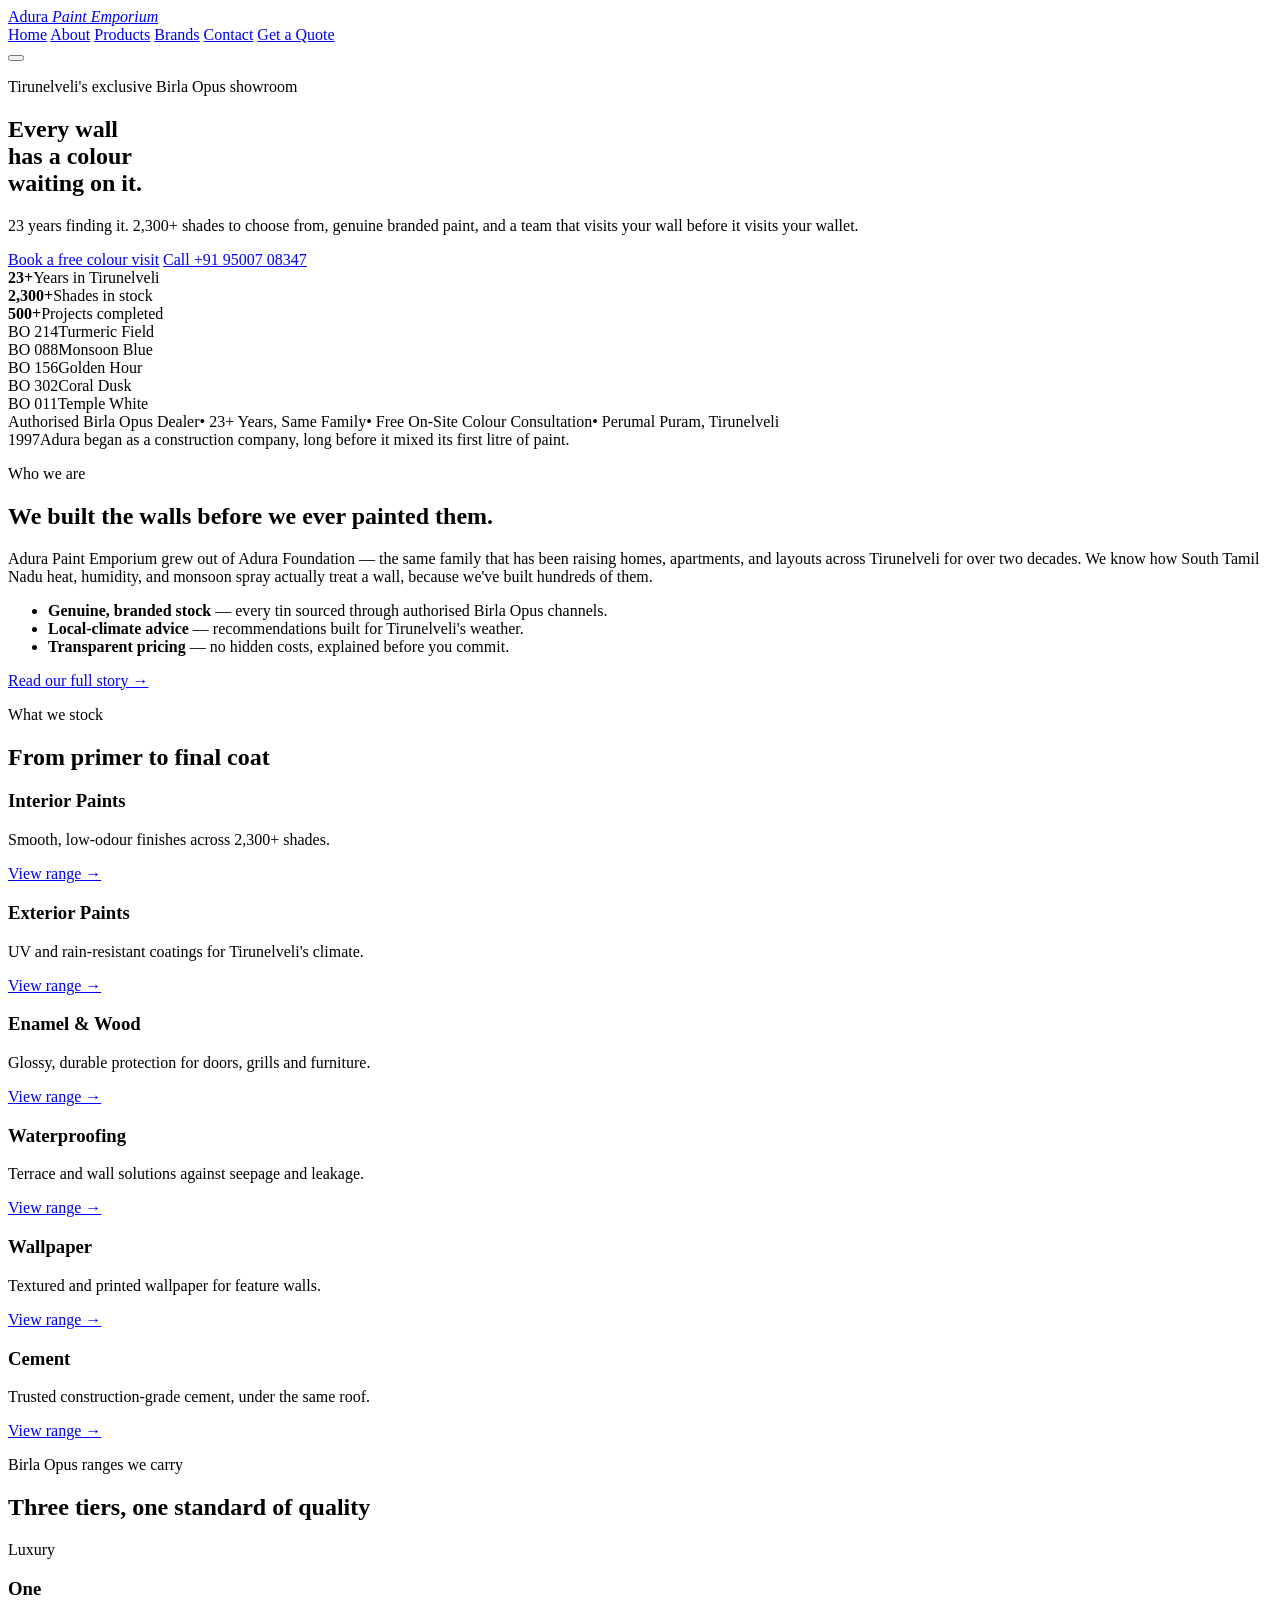
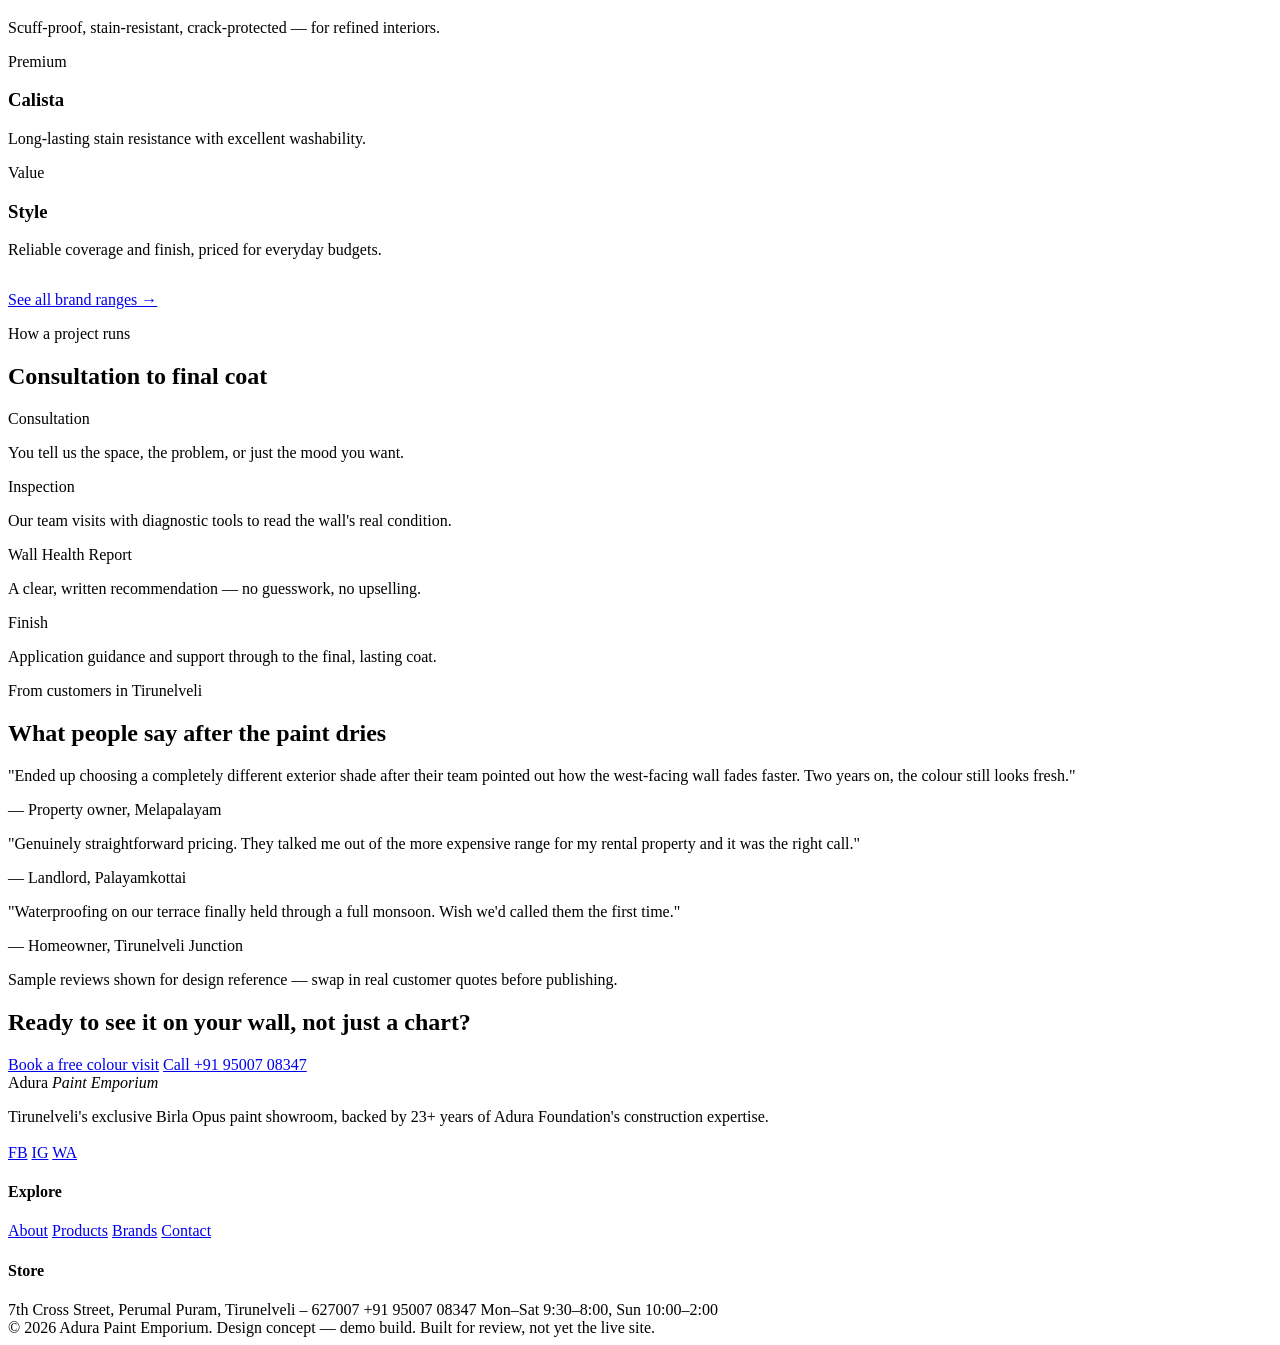
==== index.html @ 3fc2308c "Add files via upload" ====
<!DOCTYPE html>
<html lang="en">
<head>
<meta charset="UTF-8">
<meta name="viewport" content="width=device-width, initial-scale=1.0">
<title>Adura Paint Emporium — Tirunelveli's Exclusive Birla Opus Showroom</title>
<meta name="description" content="Adura Paint Emporium — Tirunelveli's exclusive Birla Opus paint showroom. 23+ years of expertise, 2300+ shades, genuine branded products.">
<link rel="preconnect" href="https://fonts.googleapis.com">
<link rel="preconnect" href="https://fonts.gstatic.com" crossorigin>
<link href="https://fonts.googleapis.com/css2?family=Fraunces:ital,opsz,wght@0,9..144,400;0,9..144,500;0,9..144,600;0,9..144,700;1,9..144,500&family=Inter:wght@400;500;600;700;800&family=IBM+Plex+Mono:wght@400;500&display=swap" rel="stylesheet">
<link rel="stylesheet" href="assets/style.css">
</head>
<body>
<header class="nav" id="nav">
  <div class="wrap nav-inner">
    <a href="index.html" class="brand">
      <span class="brand-mark" aria-hidden="true"><span class="d1"></span><span class="d2"></span><span class="d3"></span><span class="d4"></span></span>
      <span class="brand-text">Adura <em>Paint Emporium</em></span>
    </a>
    <nav class="nav-links" id="nav-links">
      <a href="index.html" class="active">Home</a>
      <a href="about.html">About</a>
      <a href="products.html">Products</a>
      <a href="brands.html">Brands</a>
      <a href="contact.html">Contact</a>
      <a href="contact.html" class="nav-cta">Get a Quote</a>
    </nav>
    <button class="nav-toggle" id="nav-toggle" aria-label="Toggle menu"><span></span><span></span><span></span></button>
  </div>
</header>

<section class="hero" id="top">
  <div class="wrap hero-grid">
    <div class="hero-copy">
      <p class="eyebrow">Tirunelveli's exclusive Birla&nbsp;Opus showroom</p>
      <h1>Every wall<br>has a colour<br><span class="ital">waiting</span> on it.</h1>
      <p class="hero-sub">23 years finding it. 2,300+ shades to choose from, genuine branded paint, and a team that visits your wall before it visits your wallet.</p>
      <div class="hero-actions">
        <a href="contact.html" class="btn btn-primary">Book a free colour visit</a>
        <a href="tel:+919500708347" class="btn btn-ghost">Call +91 95007 08347</a>
      </div>
      <div class="hero-stats">
        <div><strong>23+</strong><span>Years in Tirunelveli</span></div>
        <div><strong>2,300+</strong><span>Shades in stock</span></div>
        <div><strong>500+</strong><span>Projects completed</span></div>
      </div>
    </div>
    <div class="hero-swatches" aria-hidden="true">
      <div class="swatch-fan">
        <div class="swatch sw-1"><span class="sw-code">BO 214</span><span class="sw-name">Turmeric Field</span></div>
        <div class="swatch sw-2"><span class="sw-code">BO 088</span><span class="sw-name">Monsoon Blue</span></div>
        <div class="swatch sw-3"><span class="sw-code">BO 156</span><span class="sw-name">Golden Hour</span></div>
        <div class="swatch sw-4"><span class="sw-code">BO 302</span><span class="sw-name">Coral Dusk</span></div>
        <div class="swatch sw-5"><span class="sw-code">BO 011</span><span class="sw-name">Temple White</span></div>
      </div>
    </div>
  </div>
</section>

<section class="trust-strip">
  <div class="wrap trust-inner">
    <span>Authorised Birla Opus Dealer</span><span class="dot-sep">•</span>
    <span>23+ Years, Same Family</span><span class="dot-sep">•</span>
    <span>Free On-Site Colour Consultation</span><span class="dot-sep">•</span>
    <span>Perumal Puram, Tirunelveli</span>
  </div>
</section>

<section class="section about" id="about">
  <div class="wrap about-grid">
    <div class="about-media">
      <div class="about-photo"></div>
      <div class="about-tag"><span class="tag-num">1997</span><span>Adura began as a construction company, long before it mixed its first litre of paint.</span></div>
    </div>
    <div class="about-copy">
      <p class="eyebrow">Who we are</p>
      <h2>We built the walls before we ever painted them.</h2>
      <p>Adura Paint Emporium grew out of Adura Foundation — the same family that has been raising homes, apartments, and layouts across Tirunelveli for over two decades. We know how South Tamil Nadu heat, humidity, and monsoon spray actually treat a wall, because we've built hundreds of them.</p>
      <ul class="about-points">
        <li><strong>Genuine, branded stock</strong> — every tin sourced through authorised Birla Opus channels.</li>
        <li><strong>Local-climate advice</strong> — recommendations built for Tirunelveli's weather.</li>
        <li><strong>Transparent pricing</strong> — no hidden costs, explained before you commit.</li>
      </ul>
      <a href="about.html" class="link-arrow">Read our full story →</a>
    </div>
  </div>
</section>

<section class="section services alt" id="services">
  <div class="wrap">
    <p class="eyebrow center">What we stock</p>
    <h2 class="center">From primer to final coat</h2>
    <div class="service-grid">
      <div class="service-card"><div class="service-swatch" style="background:var(--gold)"></div><h3>Interior Paints</h3><p>Smooth, low-odour finishes across 2,300+ shades.</p><a href="products.html" class="link-arrow">View range →</a></div>
      <div class="service-card"><div class="service-swatch" style="background:var(--blue)"></div><h3>Exterior Paints</h3><p>UV and rain-resistant coatings for Tirunelveli's climate.</p><a href="products.html" class="link-arrow">View range →</a></div>
      <div class="service-card"><div class="service-swatch" style="background:var(--orange)"></div><h3>Enamel &amp; Wood</h3><p>Glossy, durable protection for doors, grills and furniture.</p><a href="products.html" class="link-arrow">View range →</a></div>
      <div class="service-card"><div class="service-swatch" style="background:var(--green)"></div><h3>Waterproofing</h3><p>Terrace and wall solutions against seepage and leakage.</p><a href="products.html" class="link-arrow">View range →</a></div>
      <div class="service-card"><div class="service-swatch" style="background:#8A6D3B"></div><h3>Wallpaper</h3><p>Textured and printed wallpaper for feature walls.</p><a href="products.html" class="link-arrow">View range →</a></div>
      <div class="service-card"><div class="service-swatch" style="background:#9C9C94"></div><h3>Cement</h3><p>Trusted construction-grade cement, under the same roof.</p><a href="products.html" class="link-arrow">View range →</a></div>
    </div>
  </div>
</section>

<section class="section brands" id="brands">
  <div class="wrap">
    <p class="eyebrow center">Birla Opus ranges we carry</p>
    <h2 class="center">Three tiers, one standard of quality</h2>
    <div class="brand-row">
      <div class="brand-card"><span class="brand-tier">Luxury</span><h3>One</h3><p>Scuff-proof, stain-resistant, crack-protected — for refined interiors.</p></div>
      <div class="brand-card featured"><span class="brand-tier">Premium</span><h3>Calista</h3><p>Long-lasting stain resistance with excellent washability.</p></div>
      <div class="brand-card"><span class="brand-tier">Value</span><h3>Style</h3><p>Reliable coverage and finish, priced for everyday budgets.</p></div>
    </div>
    <p class="center" style="margin-top:32px;"><a href="brands.html" class="link-arrow">See all brand ranges →</a></p>
  </div>
</section>

<section class="section process dark" id="process">
  <div class="wrap">
    <p class="eyebrow center light">How a project runs</p>
    <h2 class="center light">Consultation to final coat</h2>
    <div class="process-row">
      <div class="process-step"><span class="p-index">Consultation</span><p>You tell us the space, the problem, or just the mood you want.</p></div>
      <div class="process-step"><span class="p-index">Inspection</span><p>Our team visits with diagnostic tools to read the wall's real condition.</p></div>
      <div class="process-step"><span class="p-index">Wall Health Report</span><p>A clear, written recommendation — no guesswork, no upselling.</p></div>
      <div class="process-step"><span class="p-index">Finish</span><p>Application guidance and support through to the final, lasting coat.</p></div>
    </div>
  </div>
</section>

<section class="section reviews" id="reviews">
  <div class="wrap">
    <p class="eyebrow center">From customers in Tirunelveli</p>
    <h2 class="center">What people say after the paint dries</h2>
    <div class="review-grid">
      <div class="review-card"><p>"Ended up choosing a completely different exterior shade after their team pointed out how the west-facing wall fades faster. Two years on, the colour still looks fresh."</p><span class="review-name">— Property owner, Melapalayam</span></div>
      <div class="review-card"><p>"Genuinely straightforward pricing. They talked me out of the more expensive range for my rental property and it was the right call."</p><span class="review-name">— Landlord, Palayamkottai</span></div>
      <div class="review-card"><p>"Waterproofing on our terrace finally held through a full monsoon. Wish we'd called them the first time."</p><span class="review-name">— Homeowner, Tirunelveli Junction</span></div>
    </div>
    <p class="review-note">Sample reviews shown for design reference — swap in real customer quotes before publishing.</p>
  </div>
</section>

<section class="cta-band">
  <div class="wrap">
    <h2>Ready to see it on your wall, not just a chart?</h2>
    <div class="cta-actions">
      <a href="contact.html" class="btn btn-primary">Book a free colour visit</a>
      <a href="tel:+919500708347" class="btn btn-ghost on-dark">Call +91 95007 08347</a>
    </div>
  </div>
</section>
<footer class="footer">
  <div class="wrap footer-inner">
    <div>
      <span class="brand-text light">Adura <em>Paint Emporium</em></span>
      <p>Tirunelveli's exclusive Birla Opus paint showroom, backed by 23+ years of Adura Foundation's construction expertise.</p>
      <div class="contact-socials" style="margin-top:18px;">
        <a href="#" aria-label="Facebook">FB</a>
        <a href="#" aria-label="Instagram">IG</a>
        <a href="#" aria-label="WhatsApp">WA</a>
      </div>
    </div>
    <div class="footer-cols">
      <div>
        <h4>Explore</h4>
        <a href="about.html">About</a>
        <a href="products.html">Products</a>
        <a href="brands.html">Brands</a>
        <a href="contact.html">Contact</a>
      </div>
      <div>
        <h4>Store</h4>
        <span>7th Cross Street, Perumal Puram, Tirunelveli – 627007</span>
        <span>+91 95007 08347</span>
        <span>Mon–Sat 9:30–8:00, Sun 10:00–2:00</span>
      </div>
    </div>
  </div>
  <div class="wrap footer-bottom">
    <span>© 2026 Adura Paint Emporium. Design concept — demo build.</span>
    <span>Built for review, not yet the live site.</span>
  </div>
</footer>
<script src="assets/script.js"></script>
</body>
</html>
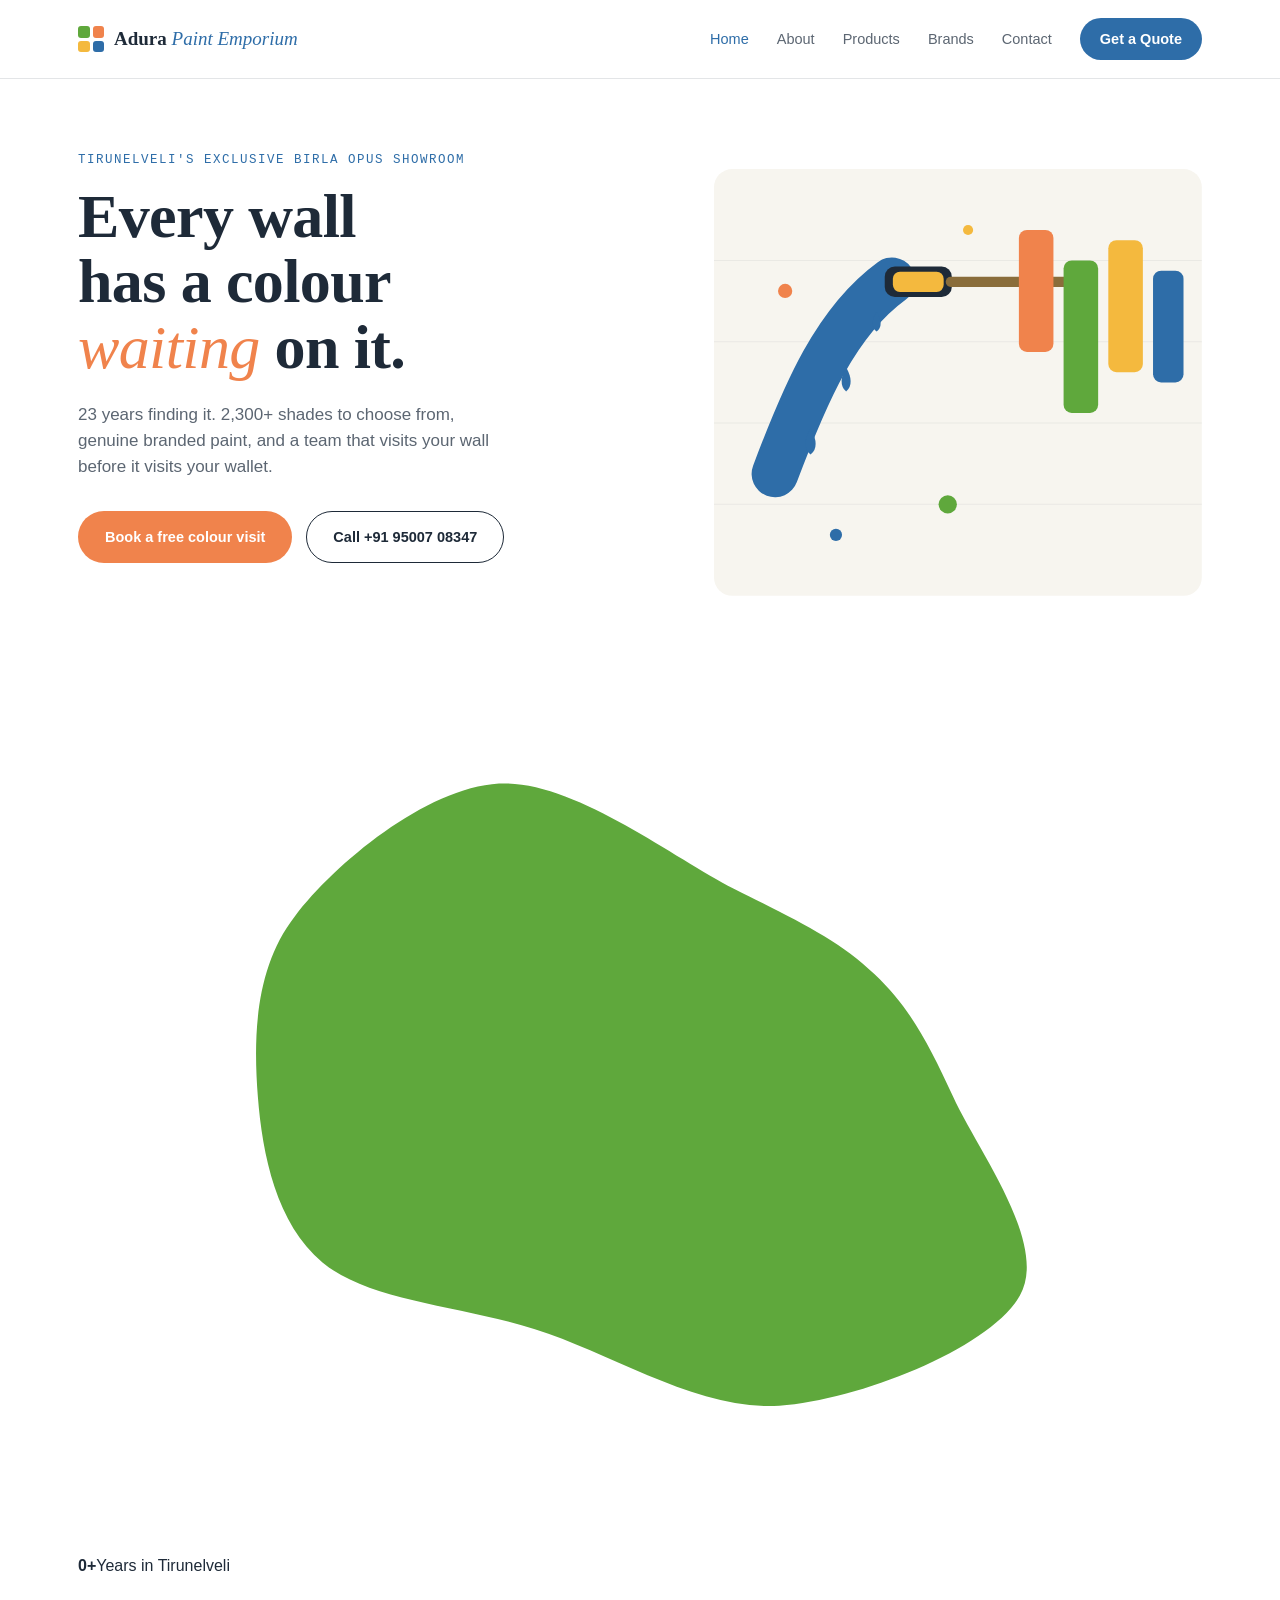
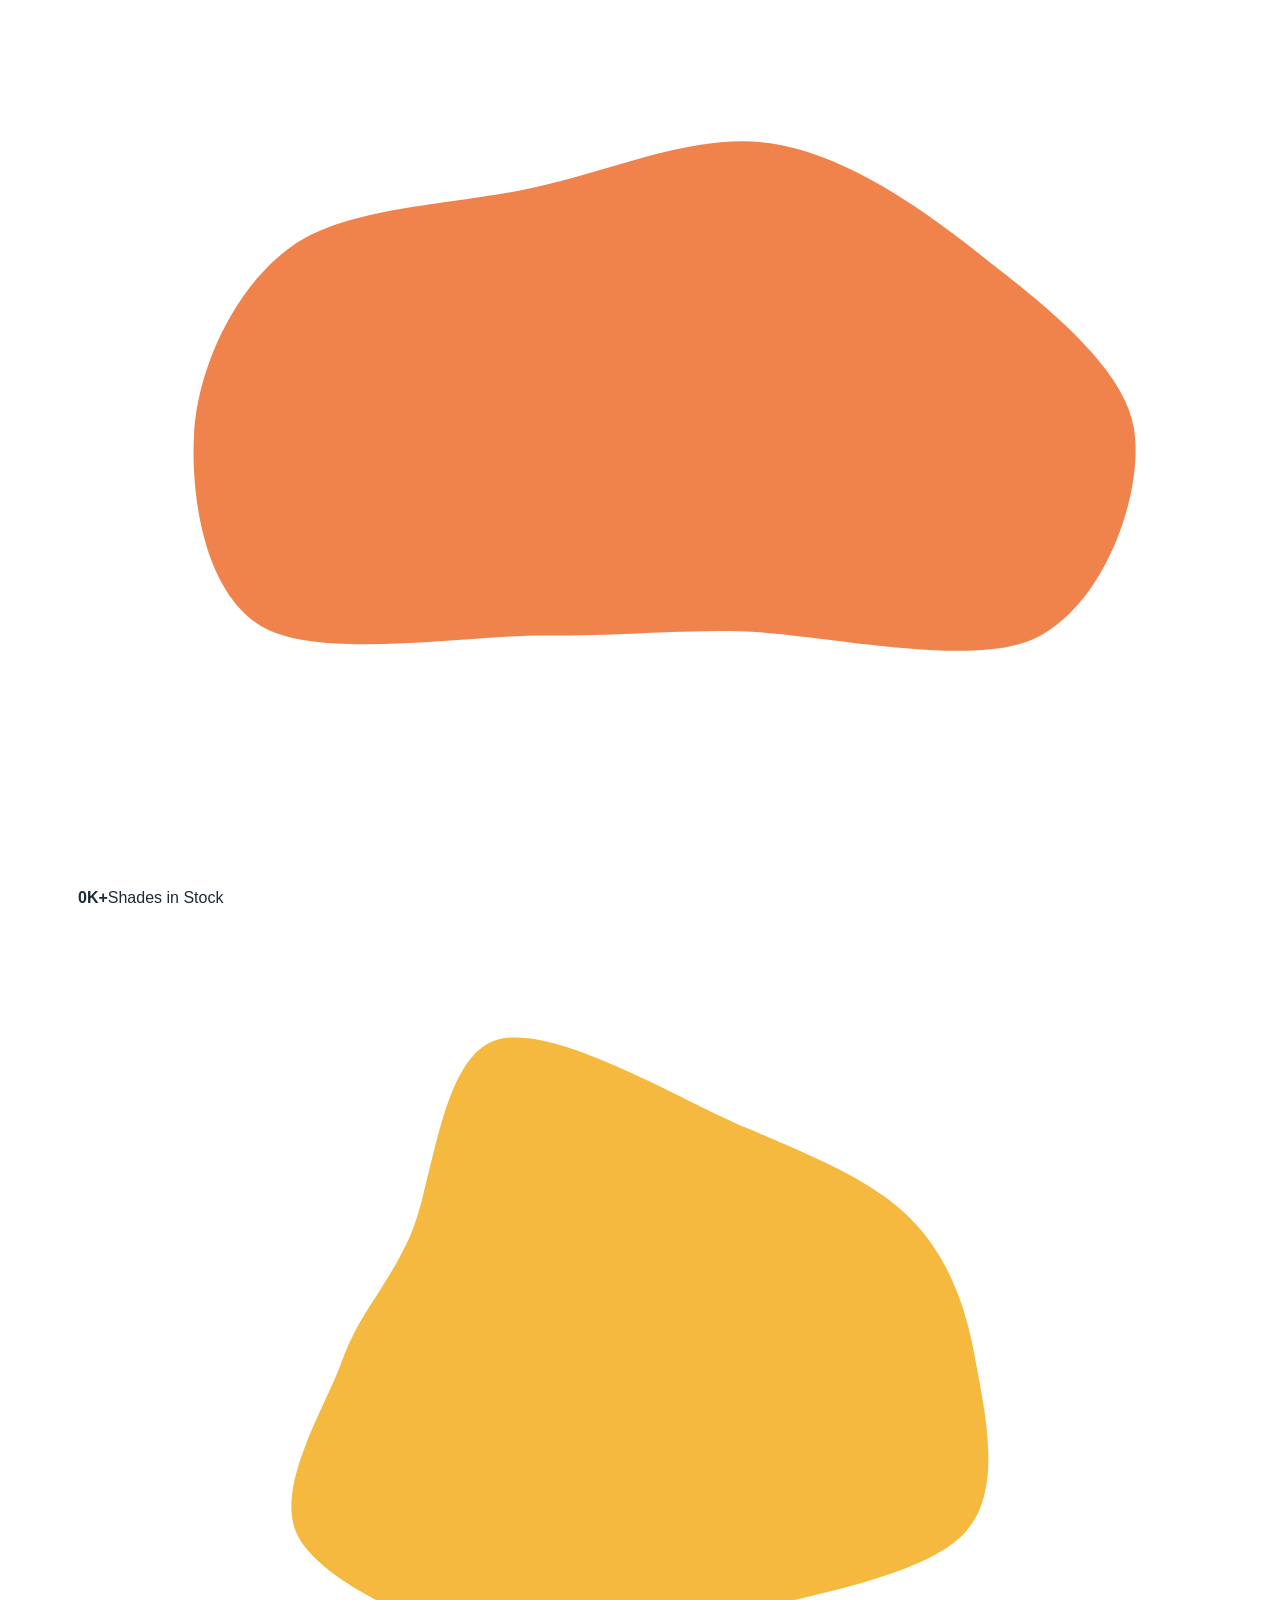
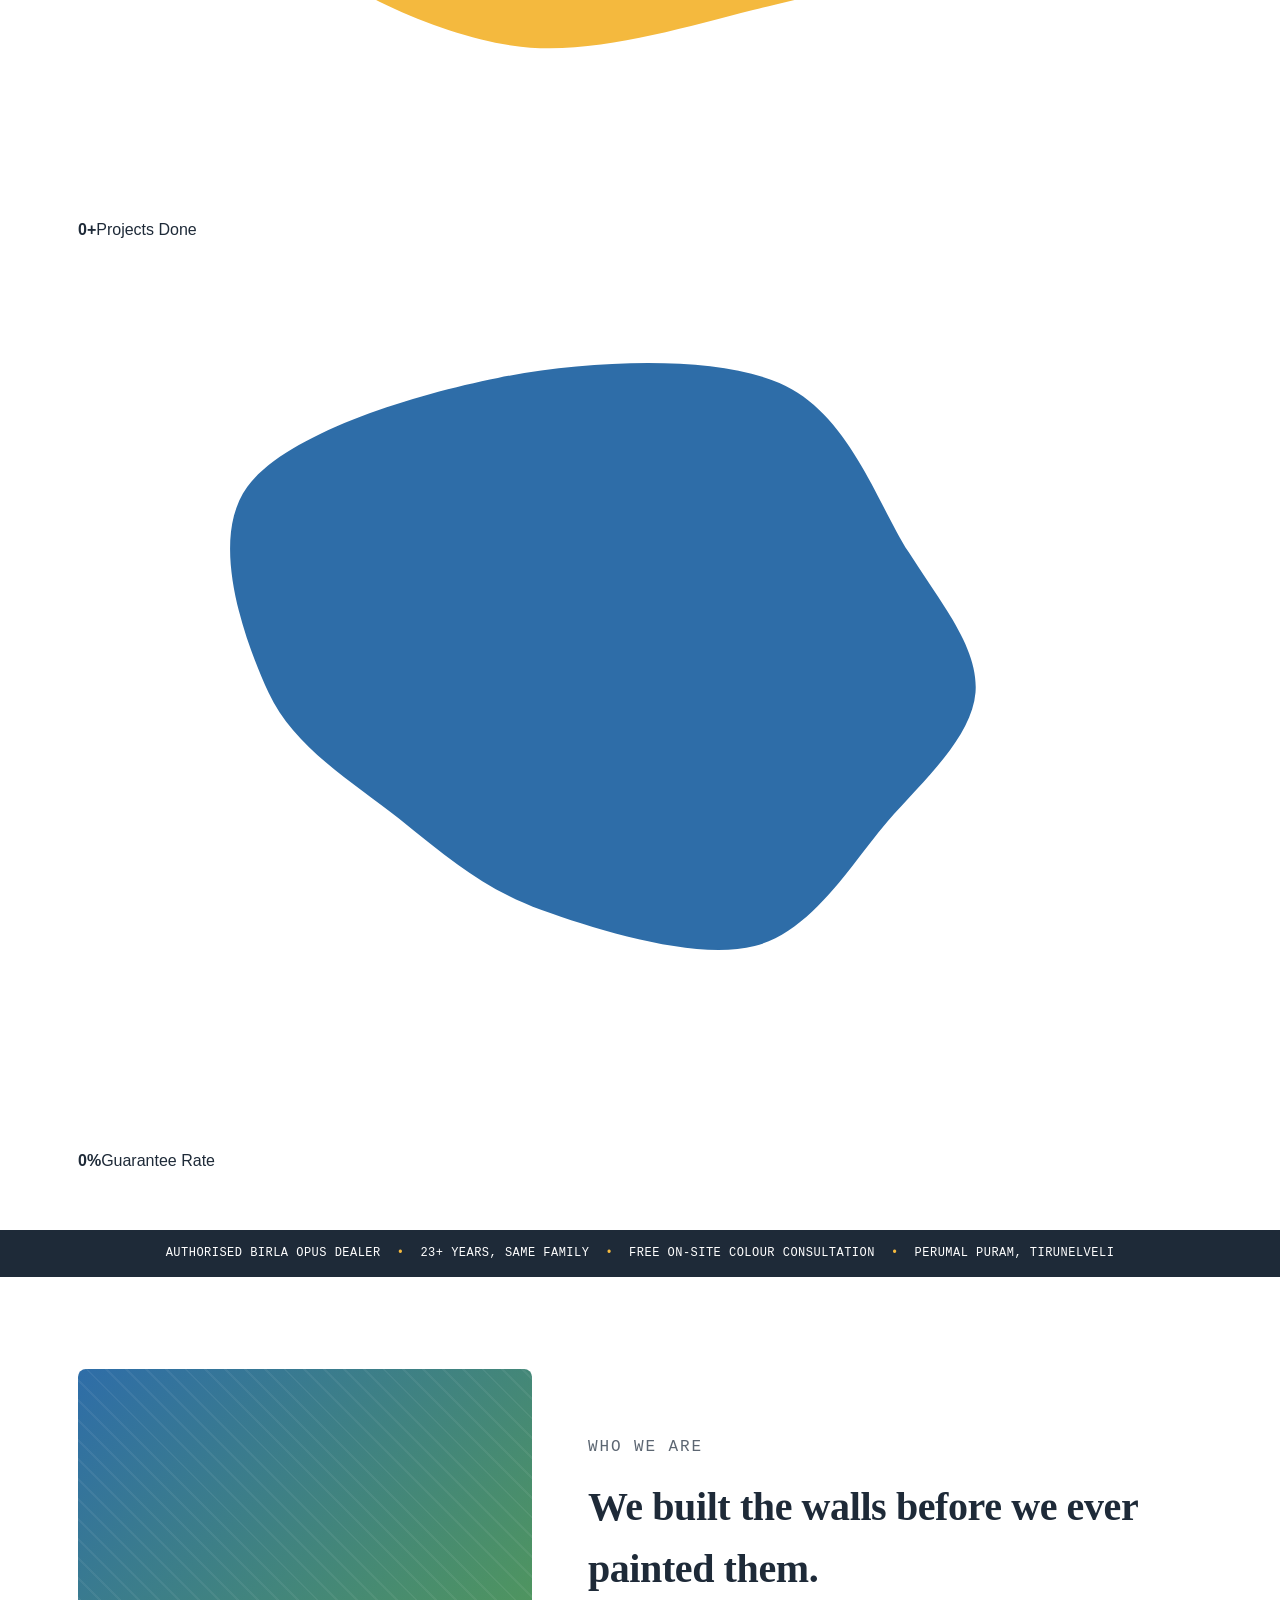
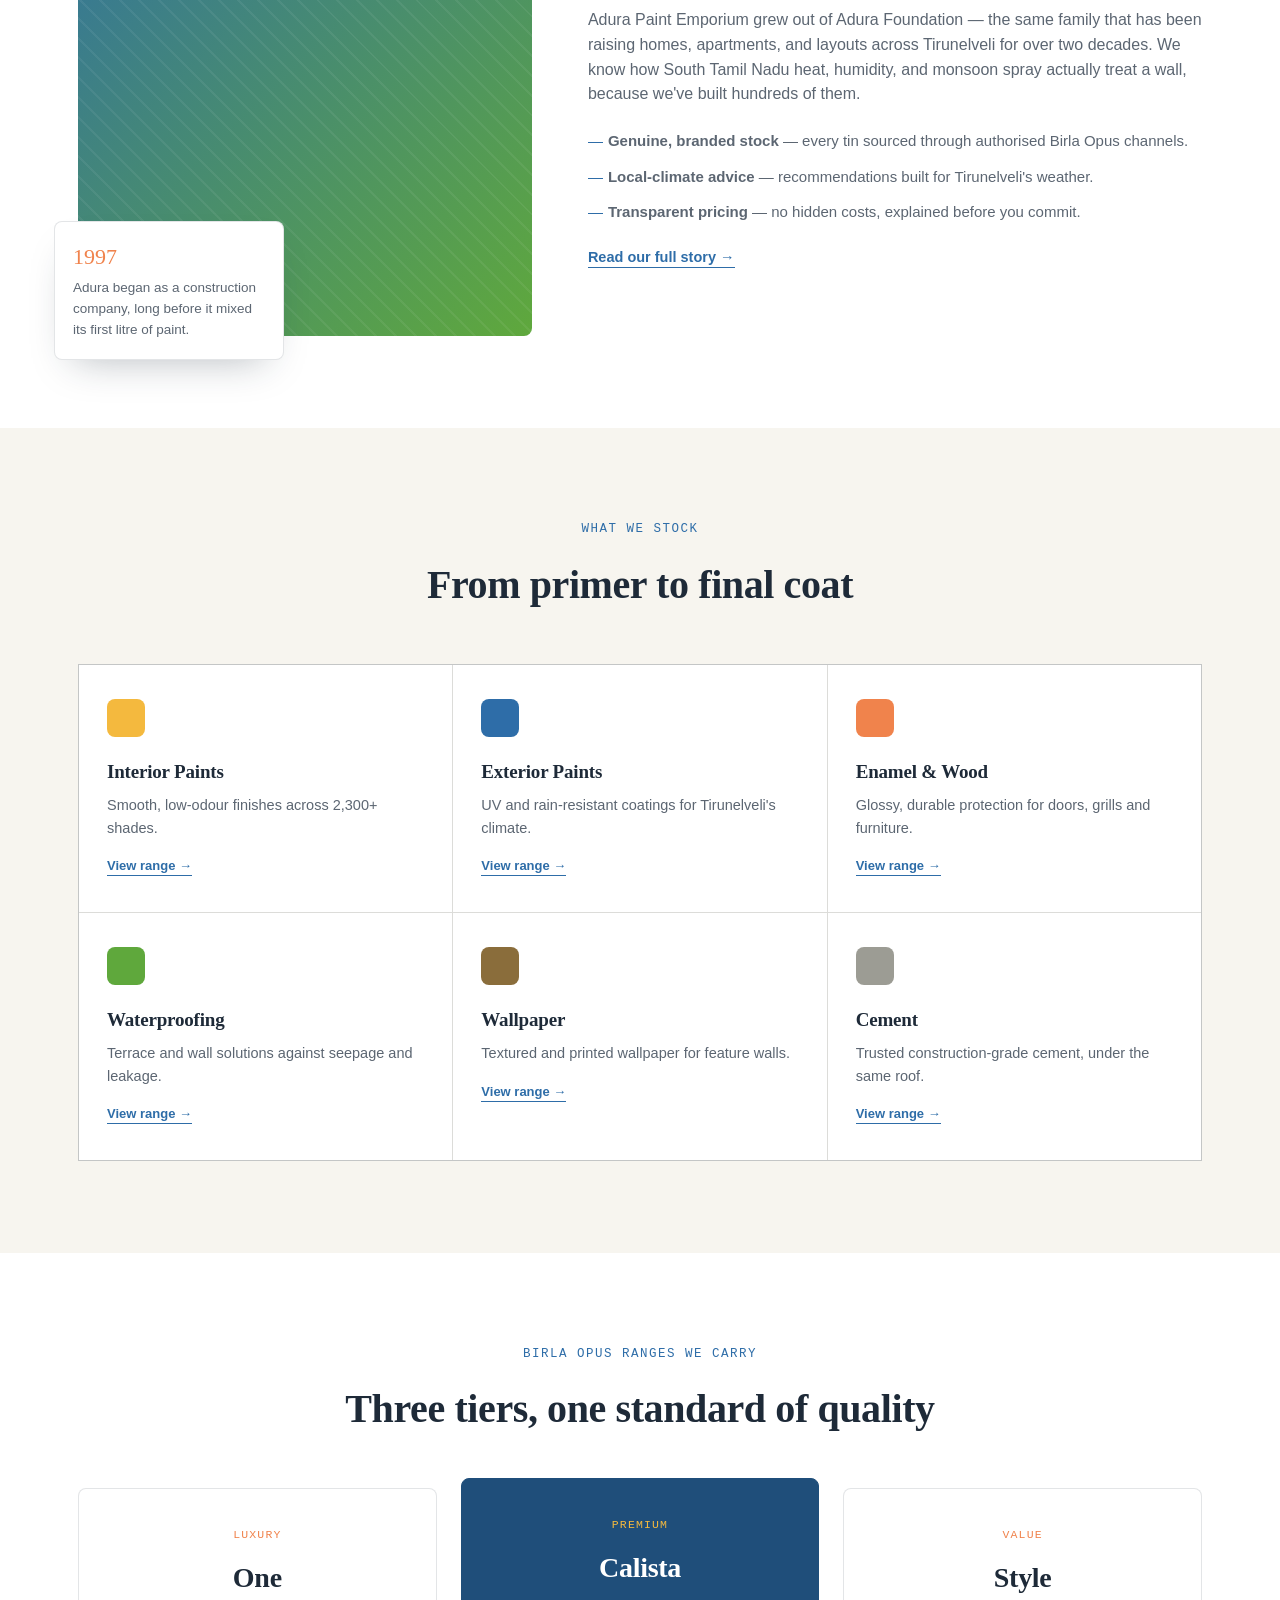
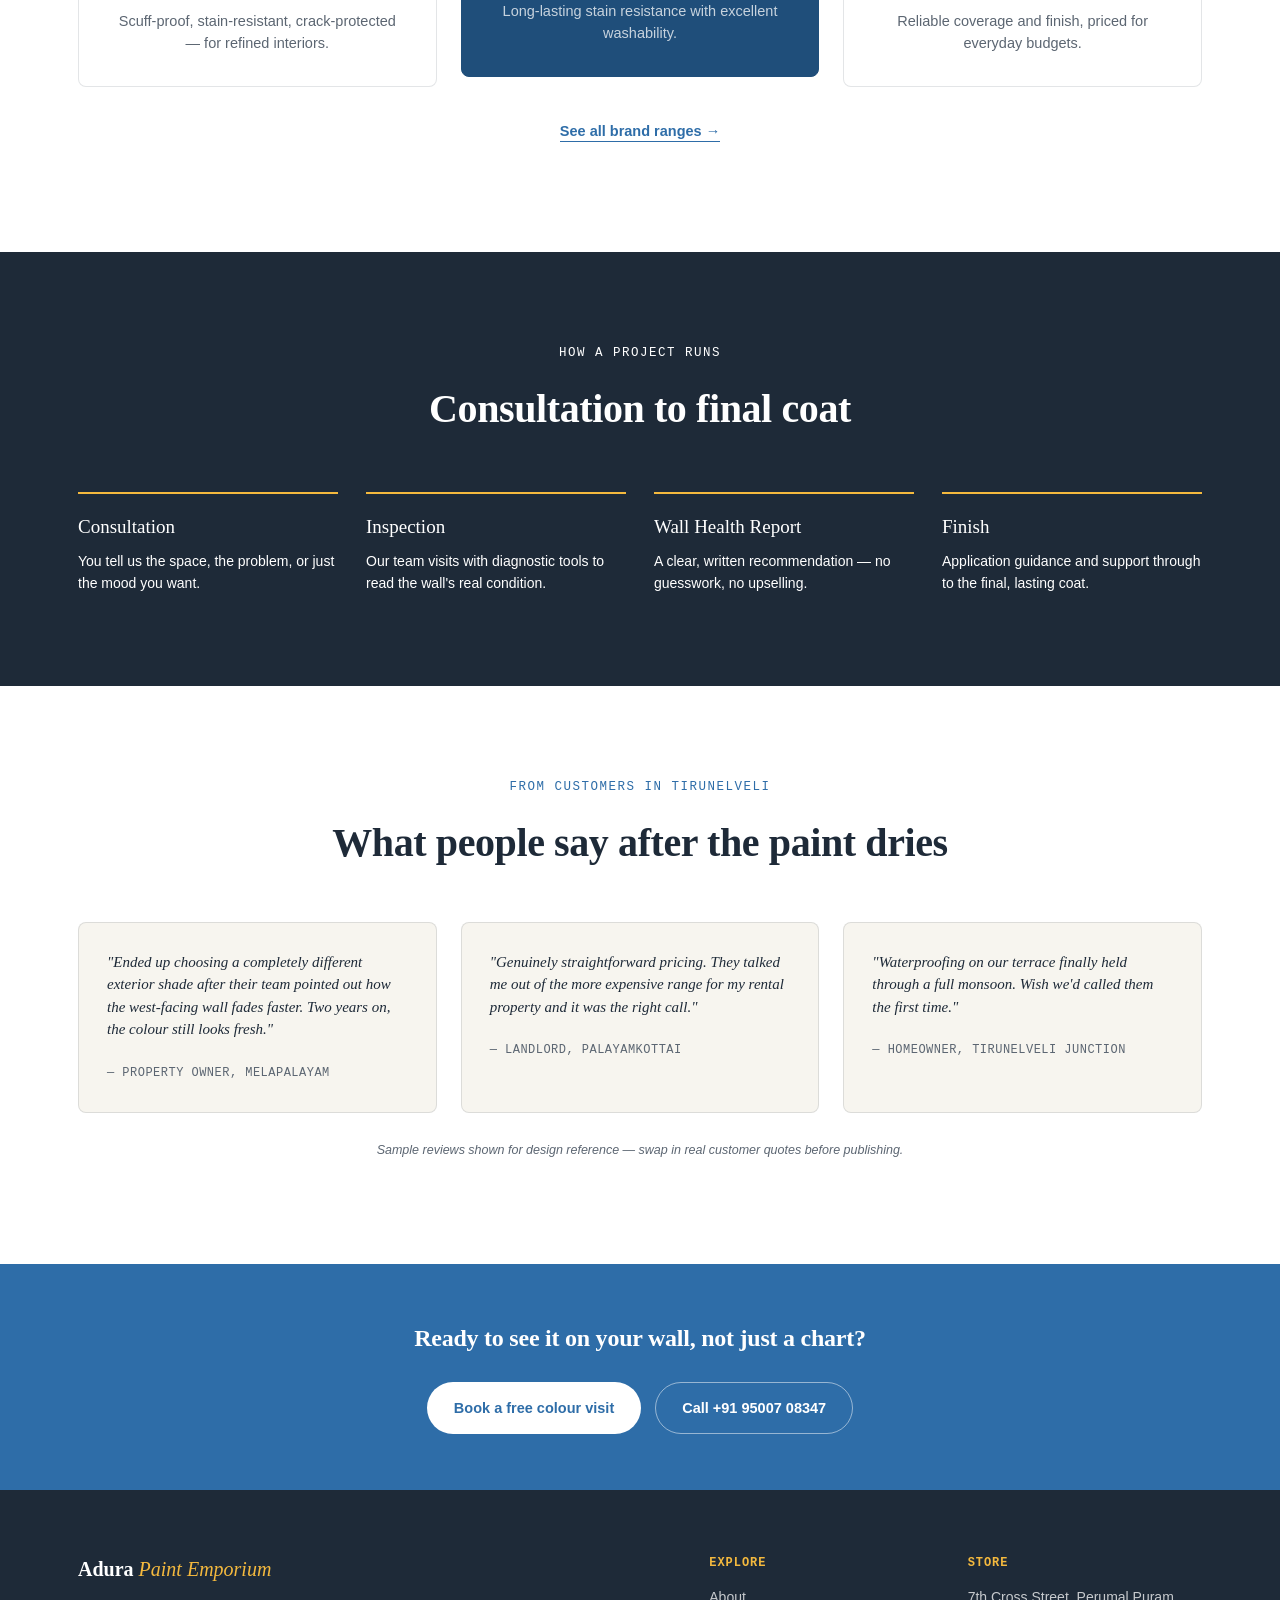
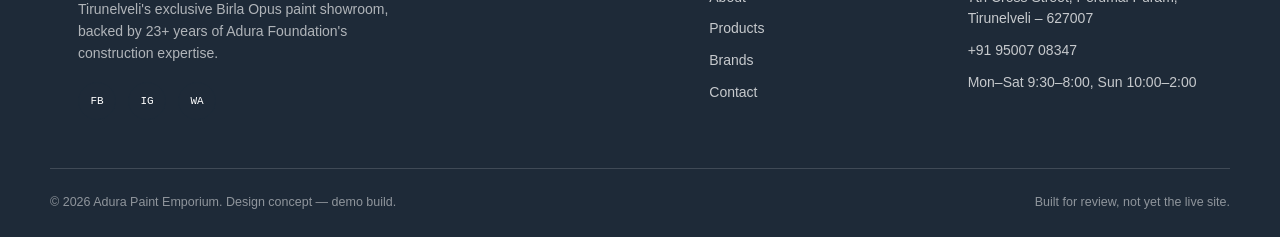
==== commit eec1e116: "Update index.html" ====
--- a/index.html
+++ b/index.html
@@ -39,19 +39,59 @@
         <a href="contact.html" class="btn btn-primary">Book a free colour visit</a>
         <a href="tel:+919500708347" class="btn btn-ghost">Call +91 95007 08347</a>
       </div>
-      <div class="hero-stats">
-        <div><strong>23+</strong><span>Years in Tirunelveli</span></div>
-        <div><strong>2,300+</strong><span>Shades in stock</span></div>
-        <div><strong>500+</strong><span>Projects completed</span></div>
-      </div>
-    </div>
-    <div class="hero-swatches" aria-hidden="true">
-      <div class="swatch-fan">
-        <div class="swatch sw-1"><span class="sw-code">BO 214</span><span class="sw-name">Turmeric Field</span></div>
-        <div class="swatch sw-2"><span class="sw-code">BO 088</span><span class="sw-name">Monsoon Blue</span></div>
-        <div class="swatch sw-3"><span class="sw-code">BO 156</span><span class="sw-name">Golden Hour</span></div>
-        <div class="swatch sw-4"><span class="sw-code">BO 302</span><span class="sw-name">Coral Dusk</span></div>
-        <div class="swatch sw-5"><span class="sw-code">BO 011</span><span class="sw-name">Temple White</span></div>
+    </div>
+    <div class="hero-swatches">
+      <svg class="hero-art" viewBox="0 0 480 420" xmlns="http://www.w3.org/2000/svg" role="img" aria-label="Illustration of a paint roller applying colour to a wall beside paint swatch samples">
+  <rect x="0" y="0" width="480" height="420" rx="18" fill="var(--canvas-alt)"/>
+  <g opacity="0.5" stroke="var(--line)" stroke-width="1">
+    <line x1="0" y1="90" x2="480" y2="90"/><line x1="0" y1="170" x2="480" y2="170"/>
+    <line x1="0" y1="250" x2="480" y2="250"/><line x1="0" y1="330" x2="480" y2="330"/>
+  </g>
+  <path class="ha-stroke" d="M60,300 C90,220 120,150 175,110" fill="none" stroke="var(--blue)" stroke-width="46" stroke-linecap="round"/>
+  <g fill="var(--blue)">
+    <path class="ha-drip" d="M95,255 q10,18 0,26 q-10,-8 0,-26 Z"/>
+    <path class="ha-drip d2" d="M130,195 q9,16 0,24 q-9,-8 0,-24 Z"/>
+    <path class="ha-drip d3" d="M160,140 q8,14 0,20 q-8,-6 0,-20 Z"/>
+  </g>
+  <g class="ha-roller-arm">
+    <rect x="168" y="96" width="66" height="30" rx="10" fill="var(--ink)"/>
+    <rect x="176" y="101" width="50" height="20" rx="7" fill="var(--gold)"/>
+    <rect x="228" y="106" width="140" height="10" rx="5" fill="#8A6D3B"/>
+    <rect x="358" y="98" width="14" height="26" rx="4" fill="var(--ink)"/>
+  </g>
+  <g>
+    <rect class="ha-float f1" x="300" y="60" width="34" height="120" rx="8" fill="var(--orange)"/>
+    <rect class="ha-float f2" x="344" y="90" width="34" height="150" rx="8" fill="var(--green)"/>
+    <rect class="ha-float f3" x="388" y="70" width="34" height="130" rx="8" fill="var(--gold)"/>
+    <rect class="ha-float f4" x="432" y="100" width="30" height="110" rx="8" fill="var(--blue)"/>
+  </g>
+  <circle class="ha-float f2" cx="70" cy="120" r="7" fill="var(--orange)"/>
+  <circle class="ha-float f4" cx="250" cy="60" r="5" fill="var(--gold)"/>
+  <circle class="ha-float f1" cx="230" cy="330" r="9" fill="var(--green)"/>
+  <circle class="ha-float f3" cx="120" cy="360" r="6" fill="var(--blue)"/>
+</svg>
+    </div>
+  </div>
+</section>
+
+<section class="section" style="padding-top:0; padding-bottom:56px;">
+  <div class="wrap">
+    <div class="splash-row" style="justify-content:center;">
+      <div class="splash-badge">
+        <svg class="splash-shape" viewBox="0 0 200 160" style="fill:var(--green)"><path d="M 155.7,80.0 C 160.0,89.5 172.8,106.2 167.6,115.4 C 162.5,124.6 139.2,134.0 124.8,135.0 C 110.4,136.0 94.9,125.6 81.3,121.4 C 67.8,117.1 51.7,116.4 43.5,109.5 C 35.3,102.7 32.8,90.3 32.0,80.0 C 31.2,69.7 31.4,57.1 38.6,47.9 C 45.7,38.6 61.8,25.1 74.9,24.3 C 87.9,23.5 105.6,37.3 116.7,43.0 C 127.8,48.6 135.2,52.0 141.7,58.2 C 148.2,64.4 151.3,70.5 155.7,80.0 Z"/></svg>
+        <div class="splash-content"><strong class="count" data-target="23" data-suffix="+" data-decimals="0">0+</strong><span>Years in Tirunelveli</span></div>
+      </div>
+      <div class="splash-badge">
+        <svg class="splash-shape" viewBox="0 0 200 160" style="fill:var(--orange)"><path d="M 187.9,80.0 C 189.7,91.4 182.8,111.0 170.8,117.1 C 158.9,123.1 130.8,116.1 116.3,116.0 C 101.7,116.0 97.3,116.9 83.4,116.8 C 69.5,116.7 43.2,121.3 32.7,115.2 C 22.3,109.1 19.9,91.3 20.7,80.0 C 21.6,68.7 28.0,54.7 38.0,47.6 C 48.0,40.4 66.5,40.3 80.7,37.2 C 94.8,34.2 109.7,27.3 122.9,29.2 C 136.1,31.1 149.2,40.1 160.0,48.6 C 170.8,57.1 186.1,68.6 187.9,80.0 Z"/></svg>
+        <div class="splash-content"><strong class="count" data-target="2.3" data-suffix="K+" data-decimals="1">0K+</strong><span>Shades in Stock</span></div>
+      </div>
+      <div class="splash-badge">
+        <svg class="splash-shape" viewBox="0 0 200 160" style="fill:var(--gold)"><path d="M 159.7,80.0 C 161.4,89.3 164.6,103.0 158.0,110.4 C 151.4,117.8 133.5,121.0 120.1,124.4 C 106.6,127.8 90.6,132.8 77.1,130.7 C 63.7,128.6 44.4,120.2 39.4,111.7 C 34.4,103.3 43.8,88.9 47.0,80.0 C 50.3,71.1 54.3,68.0 58.8,58.5 C 63.3,49.0 64.3,26.3 74.3,23.0 C 84.3,19.7 106.4,33.2 118.7,38.5 C 131.0,43.8 141.4,47.9 148.2,54.8 C 155.0,61.7 158.1,70.7 159.7,80.0 Z"/></svg>
+        <div class="splash-content"><strong class="count" data-target="500" data-suffix="+" data-decimals="0">0+</strong><span>Projects Done</span></div>
+      </div>
+      <div class="splash-badge">
+        <svg class="splash-shape" viewBox="0 0 200 160" style="fill:var(--blue)"><path d="M 159.7,80.0 C 159.0,88.0 150.6,95.5 144.0,103.0 C 137.5,110.6 130.6,122.5 120.4,125.1 C 110.1,127.7 93.1,122.5 82.5,118.7 C 72.0,114.9 65.2,108.9 57.1,102.4 C 49.0,96.0 38.4,89.8 33.9,80.0 C 29.4,70.2 23.3,52.8 30.1,43.4 C 36.9,34.1 58.9,27.1 74.7,24.0 C 90.5,20.9 112.7,19.8 124.8,24.9 C 137.0,30.1 142.0,45.8 147.8,55.0 C 153.6,64.2 160.3,72.0 159.7,80.0 Z"/></svg>
+        <div class="splash-content"><strong class="count" data-target="100" data-suffix="%" data-decimals="0">0%</strong><span>Guarantee Rate</span></div>
       </div>
     </div>
   </div>
--- a/assets/style.css
+++ b/assets/style.css
@@ -0,0 +1,283 @@
+/* ===========================================================
+   Adura Paint Emporium — Redesign (brand-matched)
+   Palette sampled from the live site's logo + buttons:
+   blue #2E6DA8 · deep blue #1F4E7A · green #5FA83C
+   orange #F0834C · gold #F4B93E · ink #1E2A38
+=========================================================== */
+
+:root{
+  --canvas:#FFFFFF;
+  --canvas-alt:#F7F5EF;
+  --ink:#1E2A38;
+  --ink-soft:#5C6672;
+  --blue:#2E6DA8;
+  --blue-deep:#1F4E7A;
+  --blue-tint:#EAF2FA;
+  --green:#5FA83C;
+  --orange:#F0834C;
+  --gold:#F4B93E;
+  --line: rgba(30,42,56,0.12);
+  --radius: 6px;
+  --shadow: 0 18px 40px -20px rgba(30,42,56,0.35);
+  --serif: 'Fraunces', Georgia, serif;
+  --sans: 'Inter', -apple-system, BlinkMacSystemFont, sans-serif;
+  --mono: 'IBM Plex Mono', monospace;
+}
+
+*{box-sizing:border-box;}
+html{scroll-behavior:smooth;}
+html,body{overflow-x:hidden; max-width:100%;}
+@media (prefers-reduced-motion: reduce){
+  html{scroll-behavior:auto;}
+  *{animation-duration:0.001ms !important; transition-duration:0.001ms !important;}
+}
+
+body{
+  margin:0;
+  background:var(--canvas);
+  color:var(--ink);
+  font-family:var(--sans);
+  font-size:16px;
+  line-height:1.55;
+  -webkit-font-smoothing:antialiased;
+}
+
+.wrap{max-width:1180px; margin:0 auto; padding:0 28px;}
+a{color:inherit; text-decoration:none;}
+:focus-visible{outline:2px solid var(--blue); outline-offset:3px;}
+img{max-width:100%; display:block;}
+
+h1,h2,h3{font-family:var(--serif); font-weight:600; margin:0; letter-spacing:-0.01em;}
+.ital{font-style:italic; font-weight:500; color:var(--orange);}
+
+.eyebrow{
+  font-family:var(--mono); font-size:12.5px; text-transform:uppercase;
+  letter-spacing:0.12em; color:var(--blue); margin:0 0 14px;
+}
+.eyebrow.light{color:var(--gold);}
+.eyebrow.center, h2.center, p.center{text-align:center;}
+h2.light, .section.dark p{color:var(--canvas);}
+
+/* ---------- NAV ---------- */
+.nav{position:sticky; top:0; z-index:50; background:rgba(255,255,255,0.92); backdrop-filter:blur(10px); border-bottom:1px solid var(--line);}
+.nav-inner{display:flex; align-items:center; justify-content:space-between; height:78px;}
+.brand{display:flex; align-items:center; gap:10px;}
+.brand-mark{display:grid; grid-template-columns:1fr 1fr; gap:3px; width:26px; height:26px;}
+.brand-mark span{border-radius:3px;}
+.brand-mark .d1{background:var(--green);}
+.brand-mark .d2{background:var(--orange);}
+.brand-mark .d3{background:var(--gold);}
+.brand-mark .d4{background:var(--blue);}
+.brand-text{font-family:var(--serif); font-size:19px; font-weight:600; color:var(--ink);}
+.brand-text em{font-style:italic; font-weight:500; color:var(--blue);}
+.brand-text.light{color:var(--canvas); font-size:20px;}
+.brand-text.light em{color:var(--gold);}
+
+.nav-links{display:flex; align-items:center; gap:28px; z-index:5;}
+.nav-links a{font-size:14.5px; font-weight:500; color:var(--ink-soft);}
+.nav-links a:hover, .nav-links a.active{color:var(--blue);}
+.nav-cta{background:var(--blue); color:#fff !important; padding:10px 20px; border-radius:999px; font-weight:600 !important;}
+.nav-cta:hover{background:var(--blue-deep);}
+.nav-toggle{display:none; flex-direction:column; gap:5px; background:none; border:0; cursor:pointer; padding:8px;}
+.nav-toggle span{width:22px; height:2px; background:var(--ink);}
+
+/* ---------- BUTTONS ---------- */
+.btn{display:inline-flex; align-items:center; justify-content:center; padding:14px 26px; border-radius:999px; font-weight:600; font-size:14.5px; border:1px solid transparent; cursor:pointer; transition:transform .15s ease, background .2s ease;}
+.btn-primary{background:var(--orange); color:#fff;}
+.btn-primary:hover{background:#DB6E37; transform:translateY(-1px);}
+.btn-blue{background:var(--blue); color:#fff;}
+.btn-blue:hover{background:var(--blue-deep);}
+.btn-ghost{border-color:var(--ink); color:var(--ink);}
+.btn-ghost:hover{background:var(--ink); color:#fff;}
+.btn-ghost.on-dark{border-color:rgba(255,255,255,0.5); color:#fff;}
+.btn-ghost.on-dark:hover{background:#fff; color:var(--ink);}
+.btn.full{width:100%;}
+
+/* ---------- PAGE HEADER (inner pages) ---------- */
+.page-header{background:var(--blue-deep); color:#fff; padding:64px 0 56px; position:relative; overflow:hidden;}
+.page-header .wrap{position:relative; z-index:2;}
+.page-header h1{font-size:clamp(32px,4.4vw,50px); color:#fff;}
+.page-header p{color:rgba(255,255,255,0.75); max-width:520px; margin-top:14px; font-size:16px;}
+.page-header .crumb{font-family:var(--mono); font-size:12px; color:var(--gold); text-transform:uppercase; letter-spacing:0.1em; margin-bottom:14px;}
+.ph-dot{position:absolute; border-radius:50%; opacity:0.5;}
+
+/* ---------- HERO (home) ---------- */
+.hero{padding:72px 0 40px; overflow:hidden;}
+.hero-grid{display:grid; grid-template-columns:1.1fr 0.9fr; gap:40px; align-items:center;}
+.hero-copy h1{font-size:clamp(38px,5.2vw,62px); line-height:1.05;}
+.hero-sub{font-size:17px; color:var(--ink-soft); max-width:440px; margin:22px 0 30px;}
+.hero-actions{display:flex; gap:14px; flex-wrap:wrap; margin-bottom:44px;}
+.hero-stats{display:flex; gap:36px; border-top:1px solid var(--line); padding-top:24px; flex-wrap:wrap;}
+.hero-stats strong{display:block; font-family:var(--serif); font-size:26px;}
+.hero-stats span{font-size:12px; color:var(--ink-soft); font-family:var(--mono);}
+
+.hero-swatches{position:relative; height:420px;}
+.swatch-fan{position:relative; width:100%; height:100%;}
+.swatch{position:absolute; width:150px; height:230px; border-radius:8px 8px 4px 4px; box-shadow:var(--shadow); display:flex; flex-direction:column; justify-content:flex-end; padding:16px; transition:transform .35s cubic-bezier(.2,.8,.2,1), box-shadow .35s ease; transform-origin:bottom center; border:1px solid rgba(0,0,0,0.06);}
+.swatch:hover{transform:translateY(-18px) rotate(0deg) !important; z-index:10; box-shadow:0 26px 50px -18px rgba(0,0,0,0.4);}
+.sw-code{font-family:var(--mono); font-size:11px; color:rgba(255,255,255,0.75);}
+.sw-name{font-family:var(--serif); font-size:16px; color:#fff; font-weight:600; margin-top:2px;}
+.sw-1{background:var(--green); left:0%;  top:30px;  transform:rotate(-14deg); z-index:1;}
+.sw-2{background:var(--blue); left:16%; top:10px;  transform:rotate(-6deg);  z-index:2;}
+.sw-3{background:var(--gold); left:32%; top:0px;   transform:rotate(2deg);   z-index:3;}
+.sw-3 .sw-code, .sw-3 .sw-name{color:var(--ink);}
+.sw-4{background:var(--orange); left:48%; top:14px;  transform:rotate(9deg);   z-index:2;}
+.sw-5{background:#F4EFE4; left:63%; top:36px;  transform:rotate(16deg);  z-index:1; border:1px solid rgba(0,0,0,0.12);}
+.sw-5 .sw-code, .sw-5 .sw-name{color:var(--ink);}
+
+/* ---------- TRUST STRIP ---------- */
+.trust-strip{background:var(--ink); color:#fff; padding:14px 0;}
+.trust-inner{display:flex; justify-content:center; gap:16px; flex-wrap:wrap; font-family:var(--mono); font-size:12px; letter-spacing:0.04em; text-transform:uppercase;}
+.dot-sep{color:var(--gold);}
+
+/* ---------- SECTION ---------- */
+.section{padding:92px 0;}
+.section.dark{background:var(--ink); color:#fff;}
+.section.alt{background:var(--canvas-alt);}
+.section.blue{background:var(--blue-deep); color:#fff;}
+.section h2{font-size:clamp(28px,3.4vw,40px); margin-bottom:8px;}
+.section-intro{max-width:600px; margin:0 auto 8px; text-align:center; color:var(--ink-soft);}
+.section.dark .section-intro, .section.blue .section-intro{color:rgba(255,255,255,0.7);}
+
+/* ---------- ABOUT ---------- */
+.about-grid{display:grid; grid-template-columns:0.85fr 1.15fr; gap:56px; align-items:center;}
+.about-media{position:relative;}
+.about-photo{width:100%; aspect-ratio:4/5; border-radius:8px; background:linear-gradient(135deg, var(--blue), var(--green)); position:relative; overflow:hidden;}
+.about-photo::after{content:""; position:absolute; inset:0; background:repeating-linear-gradient(45deg, rgba(255,255,255,0.06) 0 2px, transparent 2px 14px);}
+.about-tag{position:absolute; left:-24px; bottom:-24px; background:var(--canvas); border:1px solid var(--line); border-radius:8px; padding:18px; width:230px; box-shadow:var(--shadow); font-size:13.5px; color:var(--ink-soft);}
+.tag-num{display:block; font-family:var(--serif); font-size:22px; color:var(--orange); margin-bottom:4px;}
+.about-copy p{color:var(--ink-soft); font-size:16px; margin:0 0 16px;}
+.about-points{list-style:none; margin:22px 0; padding:0; display:grid; gap:12px;}
+.about-points li{padding-left:20px; position:relative; font-size:15px; color:var(--ink-soft);}
+.about-points li::before{content:"—"; position:absolute; left:0; color:var(--blue);}
+.link-arrow{font-weight:600; font-size:14.5px; color:var(--blue); border-bottom:1px solid currentColor; padding-bottom:2px;}
+
+/* ---------- MILESTONES (about page) ---------- */
+.milestones{display:grid; grid-template-columns:repeat(4,1fr); gap:1px; background:var(--line); border:1px solid var(--line); margin-top:20px;}
+.milestone{background:var(--canvas); padding:28px 24px;}
+.milestone strong{display:block; font-family:var(--serif); font-size:30px; color:var(--blue);}
+.milestone span{font-size:13px; color:var(--ink-soft);}
+
+/* ---------- TEAM ---------- */
+.team-grid{display:grid; grid-template-columns:repeat(4,1fr); gap:24px; margin-top:48px;}
+.team-card{text-align:center;}
+.team-photo{aspect-ratio:1; border-radius:8px; margin-bottom:14px; background:linear-gradient(160deg, var(--blue-tint), var(--canvas-alt)); border:1px solid var(--line); display:flex; align-items:center; justify-content:center; font-family:var(--serif); font-size:32px; color:var(--blue);}
+.team-card h3{font-size:17px; margin-bottom:2px;}
+.team-card span{font-size:13px; color:var(--ink-soft); font-family:var(--mono);}
+.team-card p{font-size:13.5px; color:var(--ink-soft); margin-top:8px;}
+
+/* ---------- SERVICES / PRODUCTS ---------- */
+.service-grid{display:grid; grid-template-columns:repeat(3,1fr); gap:1px; background:var(--line); margin-top:48px; border:1px solid var(--line);}
+.service-card{background:var(--canvas); padding:34px 28px; transition:background .2s ease;}
+.service-card:hover{background:var(--blue-tint);}
+.service-swatch{width:38px; height:38px; border-radius:8px; margin-bottom:20px;}
+.service-card h3{font-size:19px; margin-bottom:8px;}
+.service-card p{font-size:14.5px; color:var(--ink-soft); margin:0 0 14px;}
+.service-card .link-arrow{font-size:13px;}
+
+.product-detail{display:grid; grid-template-columns:1fr 1fr; gap:56px; align-items:center; padding:80px 0; border-bottom:1px solid var(--line);}
+.product-detail:nth-child(even) .pd-media{order:2;}
+.pd-media{aspect-ratio:5/4; border-radius:8px;}
+.pd-copy .eyebrow{margin-bottom:10px;}
+.pd-copy h3{font-size:26px; margin-bottom:14px;}
+.pd-copy p{color:var(--ink-soft); font-size:15px; margin-bottom:18px;}
+.pd-list{list-style:none; padding:0; margin:0 0 20px; display:grid; gap:8px;}
+.pd-list li{font-size:14px; color:var(--ink-soft); padding-left:20px; position:relative;}
+.pd-list li::before{content:"✓"; position:absolute; left:0; color:var(--green); font-weight:700;}
+
+/* ---------- BRANDS ---------- */
+.brand-row{display:grid; grid-template-columns:repeat(3,1fr); gap:24px; margin-top:48px;}
+.brand-card{border:1px solid var(--line); border-radius:8px; padding:32px; background:var(--canvas); text-align:center;}
+.brand-card.featured{background:var(--blue-deep); color:#fff; border-color:var(--blue-deep); transform:translateY(-10px);}
+.brand-card.featured p{color:rgba(255,255,255,0.75);}
+.brand-tier{font-family:var(--mono); font-size:11.5px; letter-spacing:0.1em; text-transform:uppercase; color:var(--orange);}
+.brand-card.featured .brand-tier{color:var(--gold);}
+.brand-card h3{font-size:28px; margin:10px 0;}
+.brand-card p{font-size:14.5px; color:var(--ink-soft); margin:0;}
+
+.brand-row-2{display:grid; grid-template-columns:1fr 1fr; gap:24px; margin-top:24px;}
+.brand-wide{border:1px solid var(--line); border-radius:8px; padding:32px; display:flex; gap:20px; align-items:flex-start;}
+.brand-wide .bw-icon{width:52px; height:52px; border-radius:8px; flex:none;}
+.brand-wide h3{font-size:19px; margin-bottom:6px;}
+.brand-wide p{font-size:14px; color:var(--ink-soft); margin:0;}
+
+/* ---------- PROCESS ---------- */
+.process-row{display:grid; grid-template-columns:repeat(4,1fr); gap:28px; margin-top:52px;}
+.process-step{border-top:2px solid var(--gold); padding-top:18px;}
+.p-index{display:block; font-family:var(--serif); font-size:19px; margin-bottom:10px; color:#fff;}
+.process-step p{font-size:14px; color:rgba(255,255,255,0.7); margin:0;}
+
+/* ---------- REVIEWS ---------- */
+.review-grid{display:grid; grid-template-columns:repeat(3,1fr); gap:24px; margin-top:48px;}
+.review-card{border:1px solid var(--line); border-radius:8px; padding:28px; background:var(--canvas-alt);}
+.review-card p{font-size:15px; color:var(--ink); margin:0 0 18px; font-family:var(--serif); font-style:italic; line-height:1.5;}
+.review-name{font-family:var(--mono); font-size:12px; color:var(--ink-soft); text-transform:uppercase; letter-spacing:0.04em;}
+.review-note{text-align:center; font-size:12.5px; color:var(--ink-soft); margin-top:28px; font-style:italic;}
+
+/* ---------- FAQ ---------- */
+.faq-list{max-width:760px; margin:48px auto 0; display:grid; gap:1px; background:var(--line); border:1px solid var(--line); border-radius:8px; overflow:hidden;}
+.faq-item{background:var(--canvas); padding:22px 26px;}
+.faq-item summary{cursor:pointer; font-weight:600; font-size:15.5px; list-style:none; display:flex; justify-content:space-between; align-items:center;}
+.faq-item summary::-webkit-details-marker{display:none;}
+.faq-item summary::after{content:"+"; font-family:var(--serif); font-size:22px; color:var(--blue);}
+.faq-item[open] summary::after{content:"–";}
+.faq-item p{margin:14px 0 0; font-size:14.5px; color:var(--ink-soft);}
+
+/* ---------- CONTACT ---------- */
+.contact-grid{display:grid; grid-template-columns:1fr 1fr; gap:56px;}
+.contact-list{list-style:none; padding:0; margin:26px 0; display:grid; gap:18px;}
+.contact-list li{display:flex; flex-direction:column; gap:4px; border-bottom:1px solid var(--line); padding-bottom:14px;}
+.c-label{font-family:var(--mono); font-size:11px; text-transform:uppercase; letter-spacing:0.08em; color:var(--orange);}
+.contact-list a:hover{color:var(--blue);}
+.contact-socials{display:flex; gap:12px;}
+.contact-socials a{width:38px; height:38px; border:1px solid var(--line); border-radius:50%; display:flex; align-items:center; justify-content:center; font-size:11px; font-family:var(--mono);}
+.contact-socials a:hover{background:var(--blue); color:#fff; border-color:var(--blue);}
+
+.contact-form{background:var(--canvas-alt); border:1px solid var(--line); border-radius:8px; padding:32px; display:grid; gap:18px;}
+.contact-form label{font-size:13px; font-weight:600; display:grid; gap:8px;}
+.contact-form input, .contact-form textarea{font-family:var(--sans); font-size:15px; padding:12px 14px; border:1px solid var(--line); border-radius:6px; background:var(--canvas); color:var(--ink);}
+.contact-form input:focus, .contact-form textarea:focus{border-color:var(--blue);}
+.form-success{font-size:13.5px; color:var(--green); text-align:center;}
+
+.map-embed{width:100%; aspect-ratio:16/9; border-radius:8px; border:1px solid var(--line); overflow:hidden;}
+.map-embed iframe{width:100%; height:100%; border:0;}
+
+/* ---------- CTA BAND ---------- */
+.cta-band{background:var(--blue); color:#fff; padding:56px 0; text-align:center;}
+.cta-band h2{color:#fff; margin-bottom:18px;}
+.cta-band .btn-primary{background:#fff; color:var(--blue);}
+.cta-band .btn-primary:hover{background:var(--gold); color:var(--ink);}
+.cta-actions{display:flex; gap:14px; justify-content:center; flex-wrap:wrap; margin-top:24px;}
+
+/* ---------- FOOTER ---------- */
+.footer{background:var(--ink); color:#fff; padding:64px 0 0;}
+.footer-inner{display:grid; grid-template-columns:1.2fr 1fr; gap:40px; padding-bottom:48px; border-bottom:1px solid rgba(255,255,255,0.15);}
+.footer-inner p{color:rgba(255,255,255,0.65); font-size:14px; margin-top:14px; max-width:340px;}
+.footer-cols{display:grid; grid-template-columns:1fr 1fr; gap:24px;}
+.footer-cols h4{font-family:var(--mono); font-size:12px; text-transform:uppercase; letter-spacing:0.08em; color:var(--gold); margin:0 0 14px;}
+.footer-cols a, .footer-cols span{display:block; font-size:14px; color:rgba(255,255,255,0.75); margin-bottom:10px;}
+.footer-bottom{padding:24px 0; font-size:12.5px; color:rgba(255,255,255,0.5); display:flex; justify-content:space-between; flex-wrap:wrap; gap:8px;}
+
+/* ---------- RESPONSIVE ---------- */
+@media (max-width: 900px){
+  .nav-links{position:fixed; top:78px; right:0; left:0; height:calc(100vh - 78px); background:var(--canvas); flex-direction:column; align-items:flex-start; padding:32px 28px; gap:22px; transform:translateX(100%); transition:transform .3s ease; z-index:60; box-shadow:-12px 0 30px rgba(0,0,0,0.08); overflow-y:auto;}
+  .nav-links.open{transform:translateX(0);}
+  .nav-toggle{display:flex;}
+  .hero-grid, .about-grid, .contact-grid, .product-detail{grid-template-columns:1fr;}
+  .product-detail:nth-child(even) .pd-media{order:0;}
+  .hero-swatches{height:280px; margin-top:20px;}
+  .service-grid{grid-template-columns:1fr 1fr;}
+  .brand-row, .review-grid{grid-template-columns:1fr;}
+  .brand-row-2{grid-template-columns:1fr;}
+  .process-row{grid-template-columns:1fr 1fr;}
+  .milestones{grid-template-columns:1fr 1fr;}
+  .team-grid{grid-template-columns:1fr 1fr;}
+  .brand-card.featured{transform:none;}
+  .footer-inner, .footer-cols{grid-template-columns:1fr;}
+  .about-tag{position:static; width:auto; margin-top:16px;}
+}
+@media (max-width: 560px){
+  .service-grid, .milestones, .team-grid{grid-template-columns:1fr;}
+  .hero-stats{flex-wrap:wrap; row-gap:16px;}
+  .footer-bottom{flex-direction:column;}
+}
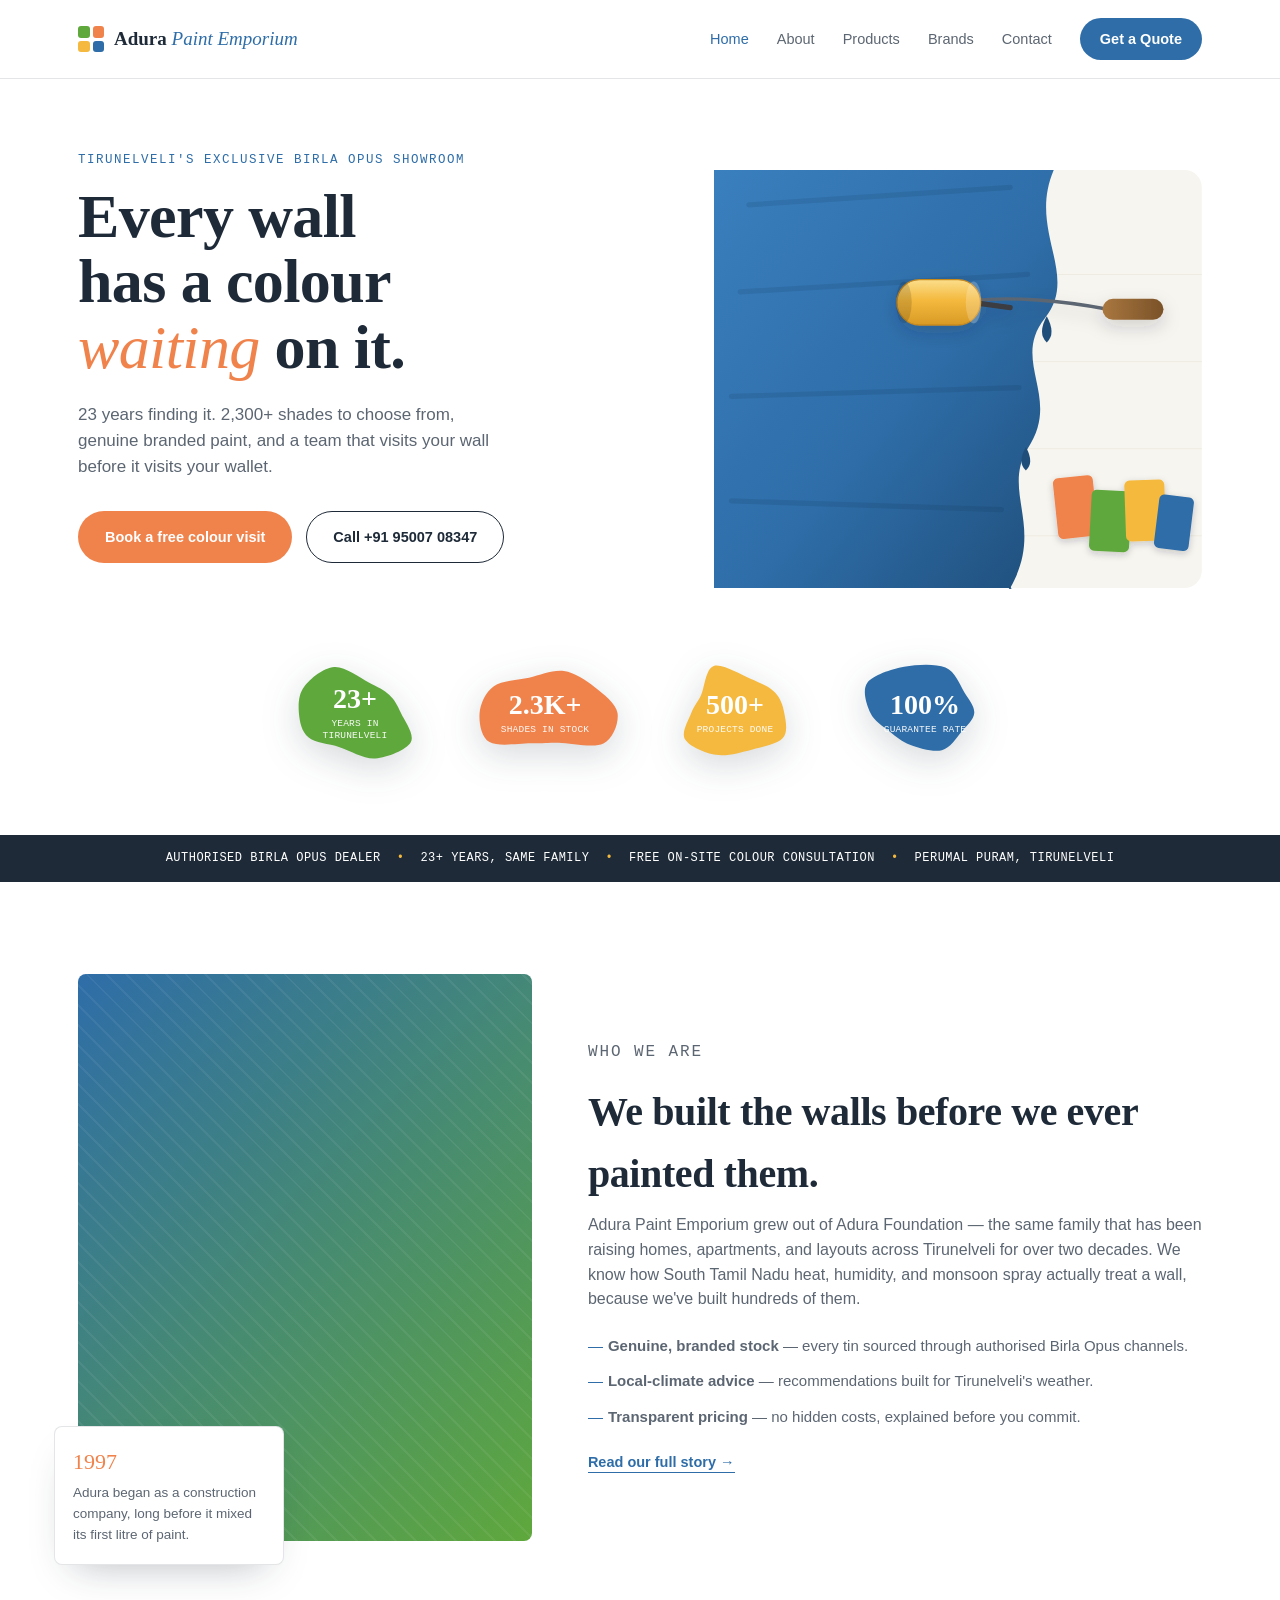
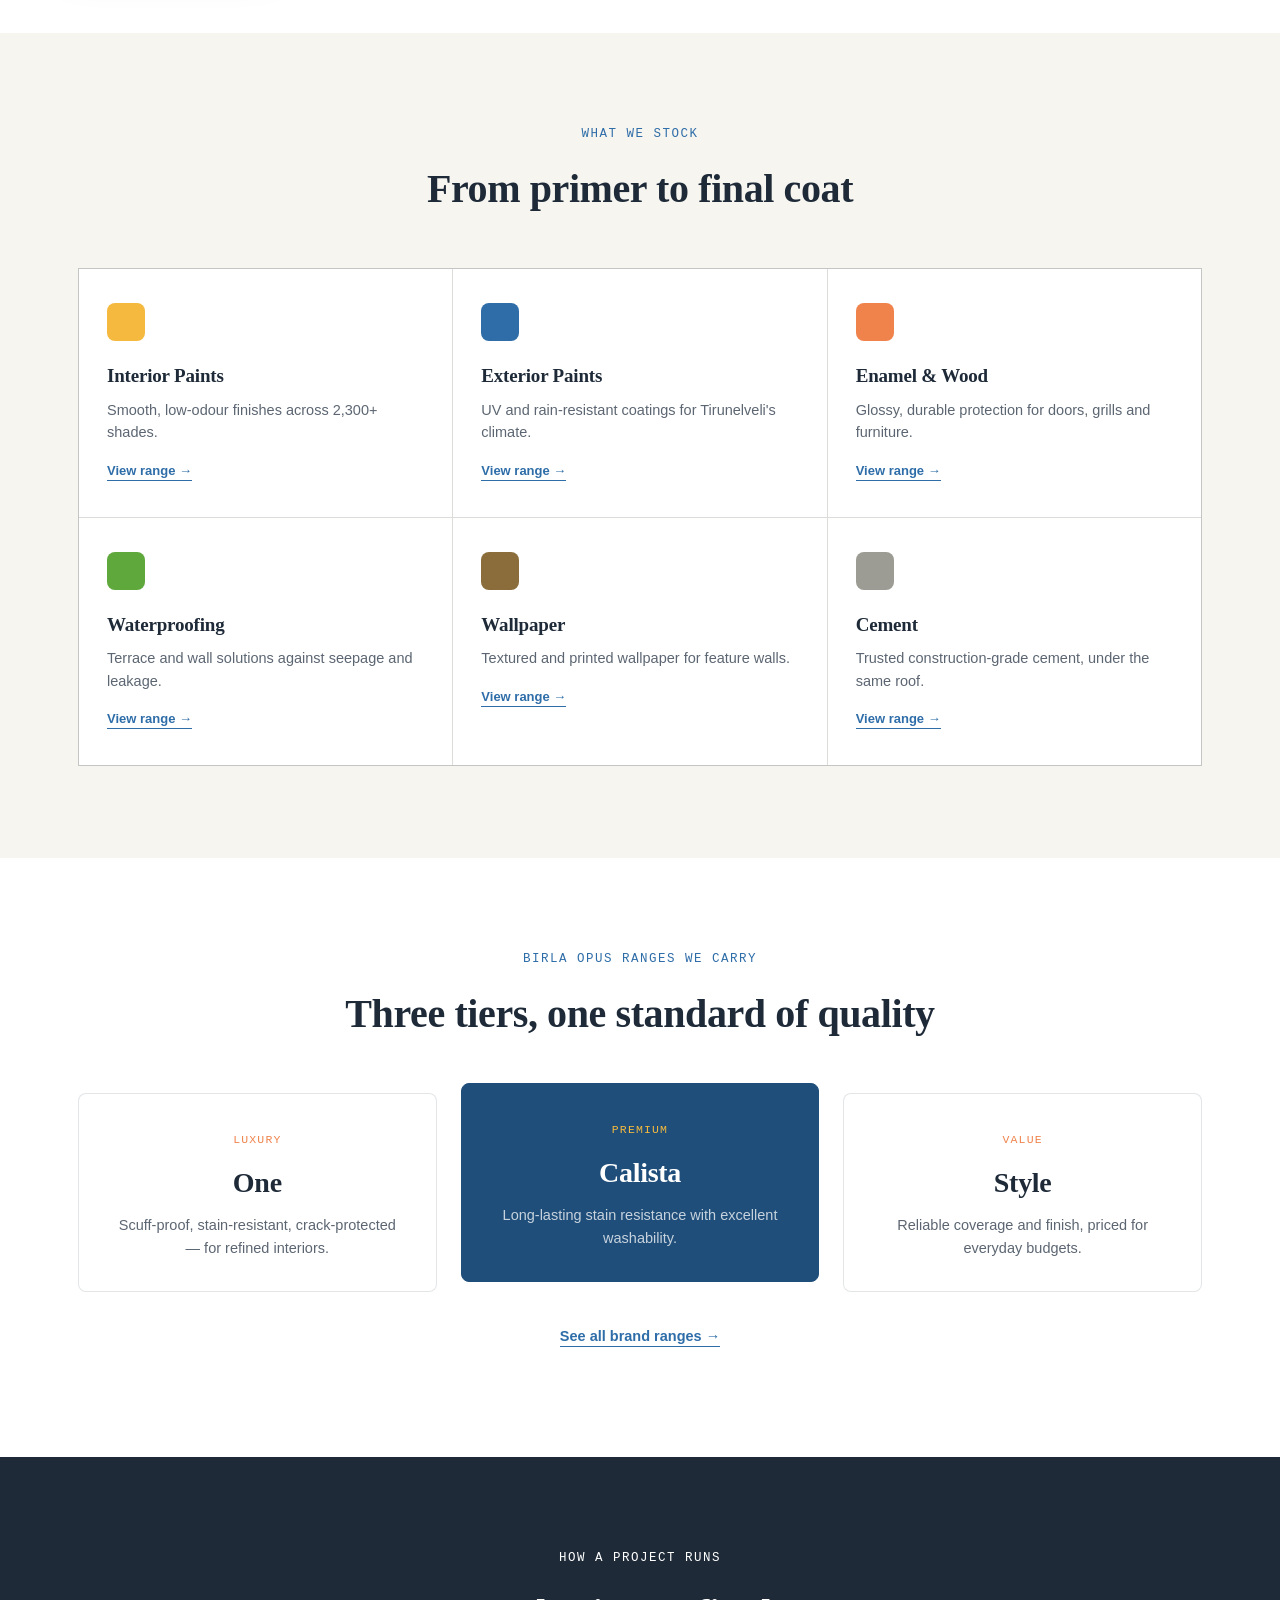
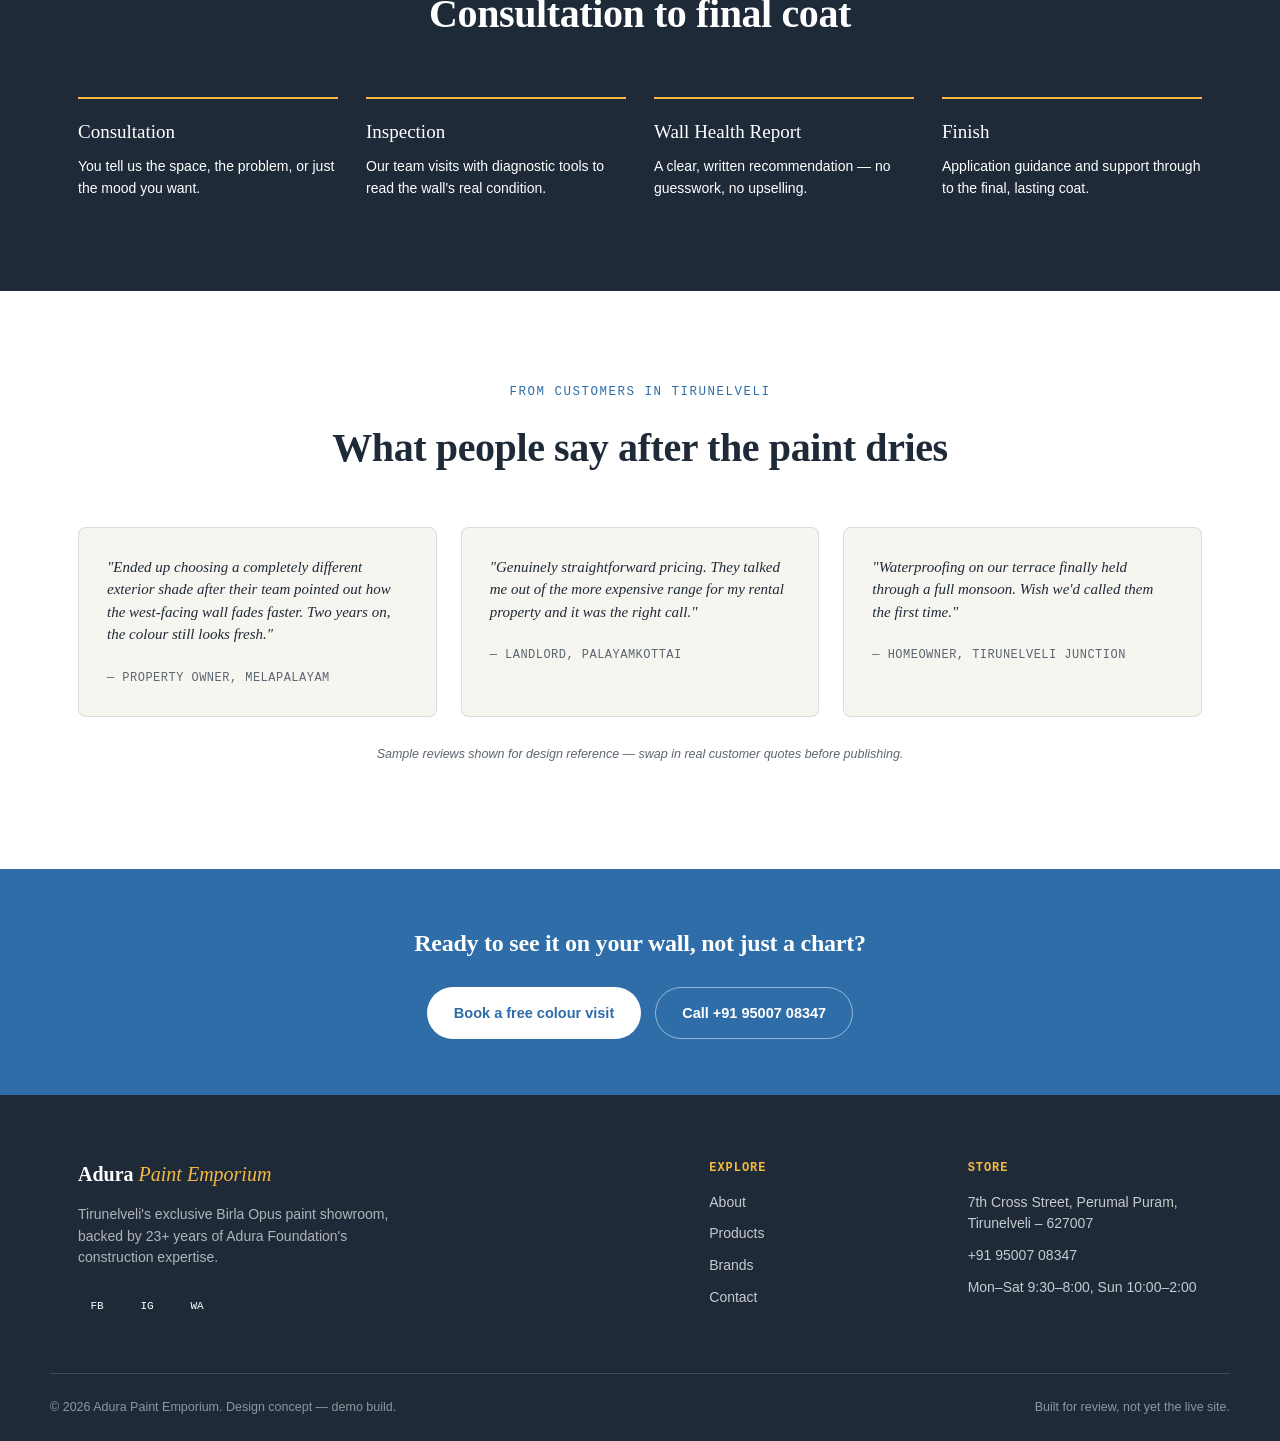
==== commit ebcd1ad2: "Update index.html" ====
--- a/index.html
+++ b/index.html
@@ -41,34 +41,74 @@
       </div>
     </div>
     <div class="hero-swatches">
-      <svg class="hero-art" viewBox="0 0 480 420" xmlns="http://www.w3.org/2000/svg" role="img" aria-label="Illustration of a paint roller applying colour to a wall beside paint swatch samples">
-  <rect x="0" y="0" width="480" height="420" rx="18" fill="var(--canvas-alt)"/>
-  <g opacity="0.5" stroke="var(--line)" stroke-width="1">
-    <line x1="0" y1="90" x2="480" y2="90"/><line x1="0" y1="170" x2="480" y2="170"/>
-    <line x1="0" y1="250" x2="480" y2="250"/><line x1="0" y1="330" x2="480" y2="330"/>
-  </g>
-  <path class="ha-stroke" d="M60,300 C90,220 120,150 175,110" fill="none" stroke="var(--blue)" stroke-width="46" stroke-linecap="round"/>
-  <g fill="var(--blue)">
-    <path class="ha-drip" d="M95,255 q10,18 0,26 q-10,-8 0,-26 Z"/>
-    <path class="ha-drip d2" d="M130,195 q9,16 0,24 q-9,-8 0,-24 Z"/>
-    <path class="ha-drip d3" d="M160,140 q8,14 0,20 q-8,-6 0,-20 Z"/>
-  </g>
-  <g class="ha-roller-arm">
-    <rect x="168" y="96" width="66" height="30" rx="10" fill="var(--ink)"/>
-    <rect x="176" y="101" width="50" height="20" rx="7" fill="var(--gold)"/>
-    <rect x="228" y="106" width="140" height="10" rx="5" fill="#8A6D3B"/>
-    <rect x="358" y="98" width="14" height="26" rx="4" fill="var(--ink)"/>
-  </g>
-  <g>
-    <rect class="ha-float f1" x="300" y="60" width="34" height="120" rx="8" fill="var(--orange)"/>
-    <rect class="ha-float f2" x="344" y="90" width="34" height="150" rx="8" fill="var(--green)"/>
-    <rect class="ha-float f3" x="388" y="70" width="34" height="130" rx="8" fill="var(--gold)"/>
-    <rect class="ha-float f4" x="432" y="100" width="30" height="110" rx="8" fill="var(--blue)"/>
-  </g>
-  <circle class="ha-float f2" cx="70" cy="120" r="7" fill="var(--orange)"/>
-  <circle class="ha-float f4" cx="250" cy="60" r="5" fill="var(--gold)"/>
-  <circle class="ha-float f1" cx="230" cy="330" r="9" fill="var(--green)"/>
-  <circle class="ha-float f3" cx="120" cy="360" r="6" fill="var(--blue)"/>
+      <svg class="hero-art" viewBox="0 0 560 480" xmlns="http://www.w3.org/2000/svg" role="img" aria-label="Illustration of a paint roller applying blue paint to a wall, with paint swatch chips beside it">
+  <defs>
+    <linearGradient id="wallPaint" x1="0" y1="0" x2="1" y2="1">
+      <stop offset="0%" stop-color="#3A7FBE"/>
+      <stop offset="55%" stop-color="#2E6DA8"/>
+      <stop offset="100%" stop-color="#1F4E7A"/>
+    </linearGradient>
+    <linearGradient id="rollerTube" x1="0" y1="0" x2="0" y2="1">
+      <stop offset="0%" stop-color="#FBDE8B"/>
+      <stop offset="45%" stop-color="#F4B93E"/>
+      <stop offset="100%" stop-color="#D89A25"/>
+    </linearGradient>
+    <linearGradient id="handleWood" x1="0" y1="0" x2="1" y2="0">
+      <stop offset="0%" stop-color="#A9773F"/>
+      <stop offset="100%" stop-color="#7A5228"/>
+    </linearGradient>
+    <filter id="heroSoft" x="-50%" y="-50%" width="200%" height="200%">
+      <feDropShadow dx="0" dy="8" stdDeviation="10" flood-color="#1E2A38" flood-opacity="0.18"/>
+    </filter>
+    <filter id="heroSoftSm" x="-50%" y="-50%" width="200%" height="200%">
+      <feDropShadow dx="0" dy="3" stdDeviation="4" flood-color="#1E2A38" flood-opacity="0.22"/>
+    </filter>
+  </defs>
+
+  <rect x="0" y="0" width="560" height="480" rx="20" fill="var(--canvas-alt)"/>
+
+  <g opacity="0.55" stroke="#E4E0D4" stroke-width="1">
+    <line x1="0" y1="120" x2="560" y2="120"/>
+    <line x1="0" y1="220" x2="560" y2="220"/>
+    <line x1="0" y1="320" x2="560" y2="320"/>
+    <line x1="0" y1="420" x2="560" y2="420"/>
+  </g>
+
+  <g class="wall-painted">
+    <path d="M0,0 L390,0
+             C 360,70 420,120 380,170
+             C 340,220 400,260 360,320
+             C 330,370 380,410 340,480
+             L0,480 Z" fill="url(#wallPaint)"/>
+    <g opacity="0.12" stroke="#0C2A44" stroke-width="6" stroke-linecap="round">
+      <path d="M40,40 L340,20" fill="none"/>
+      <path d="M30,140 L360,120" fill="none"/>
+      <path d="M20,260 L350,250" fill="none"/>
+      <path d="M20,380 L330,390" fill="none"/>
+    </g>
+  </g>
+
+  <g fill="#1F4E7A">
+    <path class="ha-drip" d="M382,168 q11,20 0,30 q-11,-10 0,-30 Z"/>
+    <path class="ha-drip d2" d="M358,318 q10,18 0,27 q-10,-9 0,-27 Z"/>
+    <path class="ha-drip d3" d="M340,478 q9,16 0,24 q-9,-8 0,-24 Z" opacity="0.9"/>
+  </g>
+
+  <g class="ha-roller-arm" filter="url(#heroSoft)">
+    <path d="M300,150 C 340,145 400,150 452,160" fill="none" stroke="#5C6672" stroke-width="4" stroke-linecap="round"/>
+    <rect x="446" y="148" width="70" height="24" rx="12" fill="url(#handleWood)"/>
+    <path d="M296,152 L340,158" stroke="#3A3D42" stroke-width="6" stroke-linecap="round"/>
+    <rect x="210" y="126" width="96" height="52" rx="26" fill="url(#rollerTube)" stroke="#C98A1E" stroke-width="1.5"/>
+    <ellipse cx="218" cy="152" rx="9" ry="24" fill="#00000022"/>
+    <ellipse cx="298" cy="152" rx="9" ry="24" fill="#ffffff33"/>
+  </g>
+
+  <g filter="url(#heroSoftSm)">
+    <rect class="ha-float f1" x="392" y="352" width="46" height="70" rx="6" fill="var(--orange)" transform="rotate(-6 415 387)"/>
+    <rect class="ha-float f2" x="432" y="368" width="46" height="70" rx="6" fill="var(--green)" transform="rotate(3 455 403)"/>
+    <rect class="ha-float f3" x="472" y="356" width="46" height="70" rx="6" fill="var(--gold)" transform="rotate(-2 495 391)"/>
+    <rect class="ha-float f4" x="508" y="374" width="40" height="62" rx="6" fill="var(--blue)" transform="rotate(7 528 405)"/>
+  </g>
 </svg>
     </div>
   </div>
--- a/assets/style.css
+++ b/assets/style.css
@@ -258,7 +258,46 @@
 .footer-cols a, .footer-cols span{display:block; font-size:14px; color:rgba(255,255,255,0.75); margin-bottom:10px;}
 .footer-bottom{padding:24px 0; font-size:12.5px; color:rgba(255,255,255,0.5); display:flex; justify-content:space-between; flex-wrap:wrap; gap:8px;}
 
-/* ---------- RESPONSIVE ---------- */
+/* ---------- PAINT SPLASH STAT BADGES ---------- */
+.splash-row{display:flex; gap:18px; flex-wrap:wrap;}
+.splash-badge{position:relative; width:172px; height:132px; flex:none;}
+.splash-shape{position:absolute; inset:0; width:100%; height:100%; filter:drop-shadow(0 10px 18px rgba(30,42,56,0.18));}
+.splash-content{position:relative; z-index:1; width:100%; height:100%; display:flex; flex-direction:column; align-items:center; justify-content:center; text-align:center; color:#fff; padding:0 34px;}
+.splash-content strong{font-family:var(--serif); font-size:28px; line-height:1; display:block; margin-bottom:5px;}
+.splash-content span{font-size:9.5px; font-family:var(--mono); text-transform:uppercase; letter-spacing:0.02em; opacity:0.95; line-height:1.25;}
+.splash-badge.sm{width:150px; height:116px;}
+.splash-badge.sm .splash-content{padding:0 28px;}
+.splash-badge.sm .splash-content strong{font-size:22px;}
+.splash-badge.sm .splash-content span{font-size:8.8px;}
+
+/* ---------- HERO ILLUSTRATION ---------- */
+.hero-art{width:100%; height:100%;}
+.ha-drip{animation:haDrip 3.4s ease-in-out infinite;}
+.ha-drip.d2{animation-delay:.6s;}
+.ha-drip.d3{animation-delay:1.2s;}
+@keyframes haDrip{
+  0%,100%{transform:translateY(0); opacity:1;}
+  50%{transform:translateY(10px); opacity:0.85;}
+}
+.ha-float{animation:haFloat 4.5s ease-in-out infinite;}
+.ha-float.f2{animation-delay:.8s;}
+.ha-float.f3{animation-delay:1.6s;}
+.ha-float.f4{animation-delay:2.2s;}
+@keyframes haFloat{
+  0%,100%{transform:translateY(0) rotate(0deg);}
+  50%{transform:translateY(-12px) rotate(3deg);}
+}
+.ha-stroke{stroke-dasharray:600; stroke-dashoffset:600; animation:haStroke 1.6s ease forwards .3s;}
+@keyframes haStroke{to{stroke-dashoffset:0;}}
+.ha-roller-arm{transform-origin:420px 120px; animation:haRoller 3.2s ease-in-out infinite;}
+@keyframes haRoller{
+  0%,100%{transform:rotate(0deg);}
+  50%{transform:rotate(-4deg);}
+}
+@media (prefers-reduced-motion: reduce){
+  .ha-drip,.ha-float,.ha-roller-arm{animation:none;}
+  .ha-stroke{stroke-dashoffset:0; animation:none;}
+}
 @media (max-width: 900px){
   .nav-links{position:fixed; top:78px; right:0; left:0; height:calc(100vh - 78px); background:var(--canvas); flex-direction:column; align-items:flex-start; padding:32px 28px; gap:22px; transform:translateX(100%); transition:transform .3s ease; z-index:60; box-shadow:-12px 0 30px rgba(0,0,0,0.08); overflow-y:auto;}
   .nav-links.open{transform:translateX(0);}
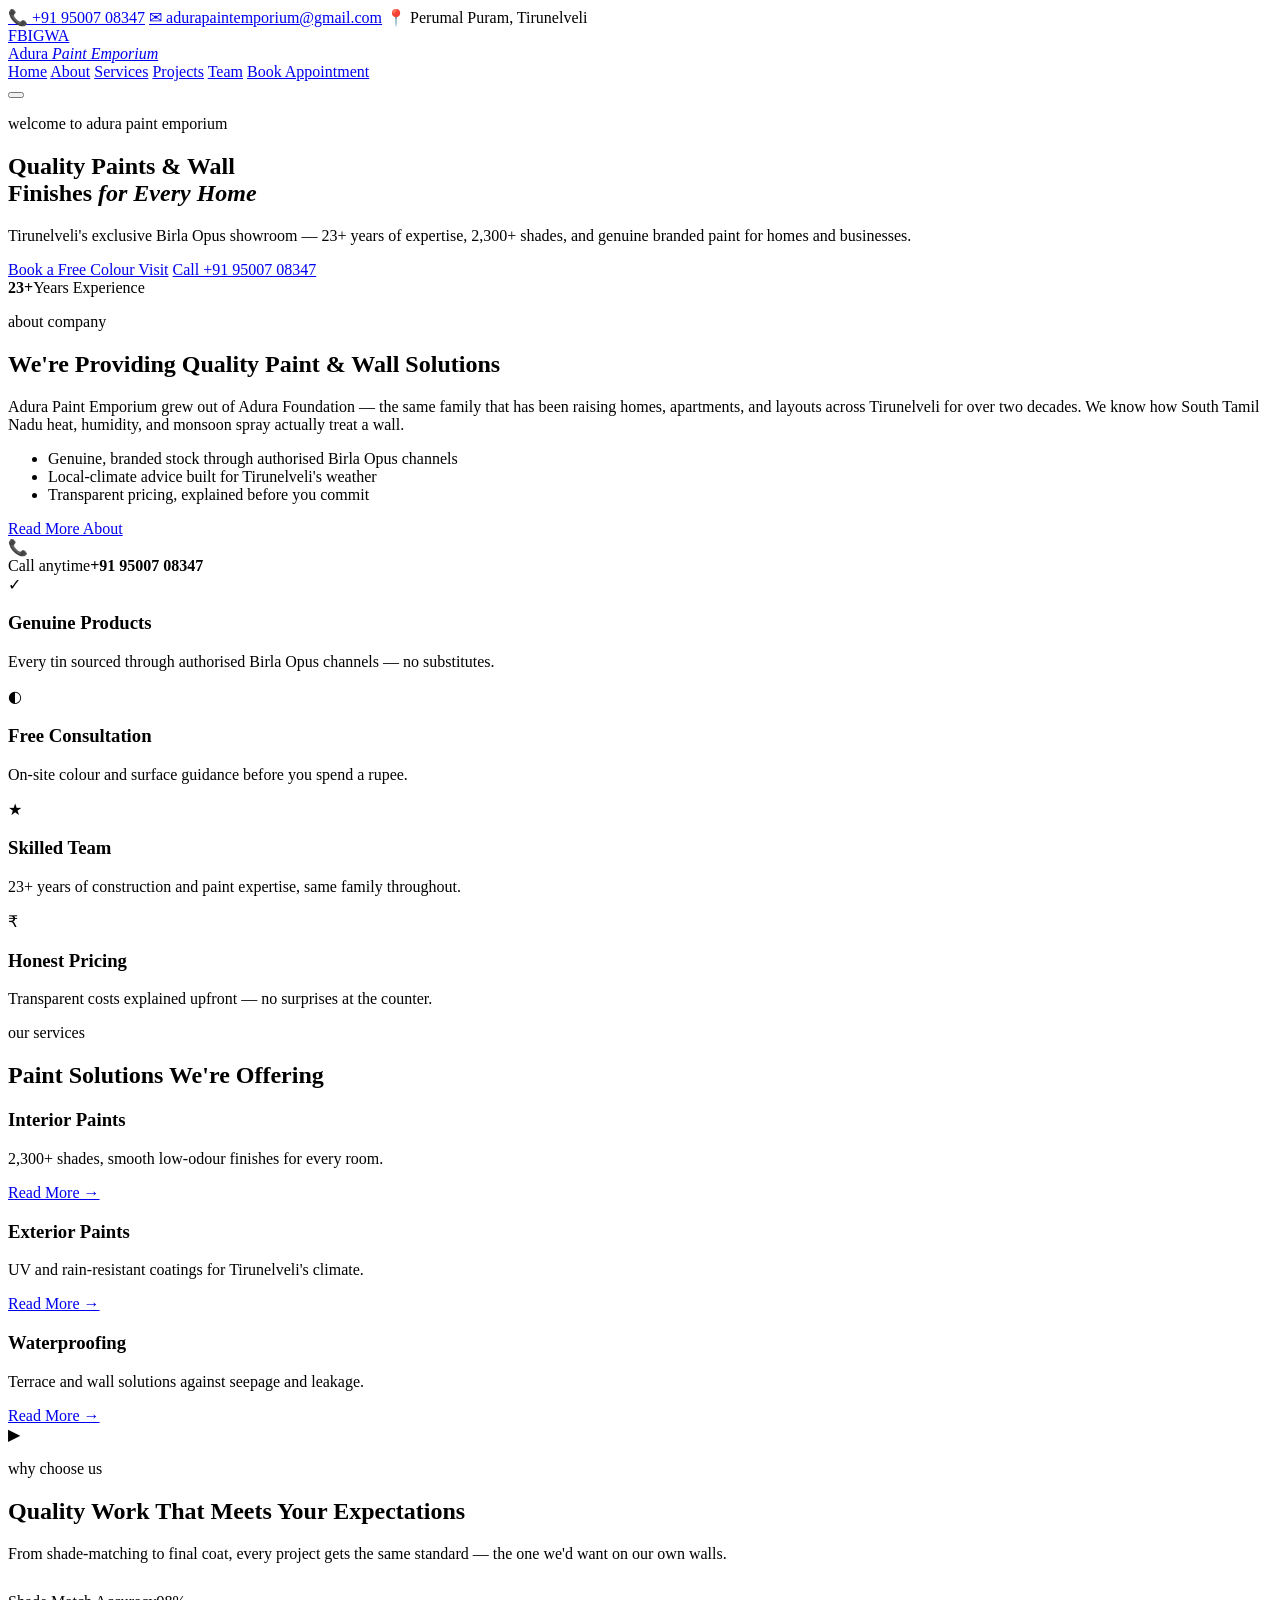
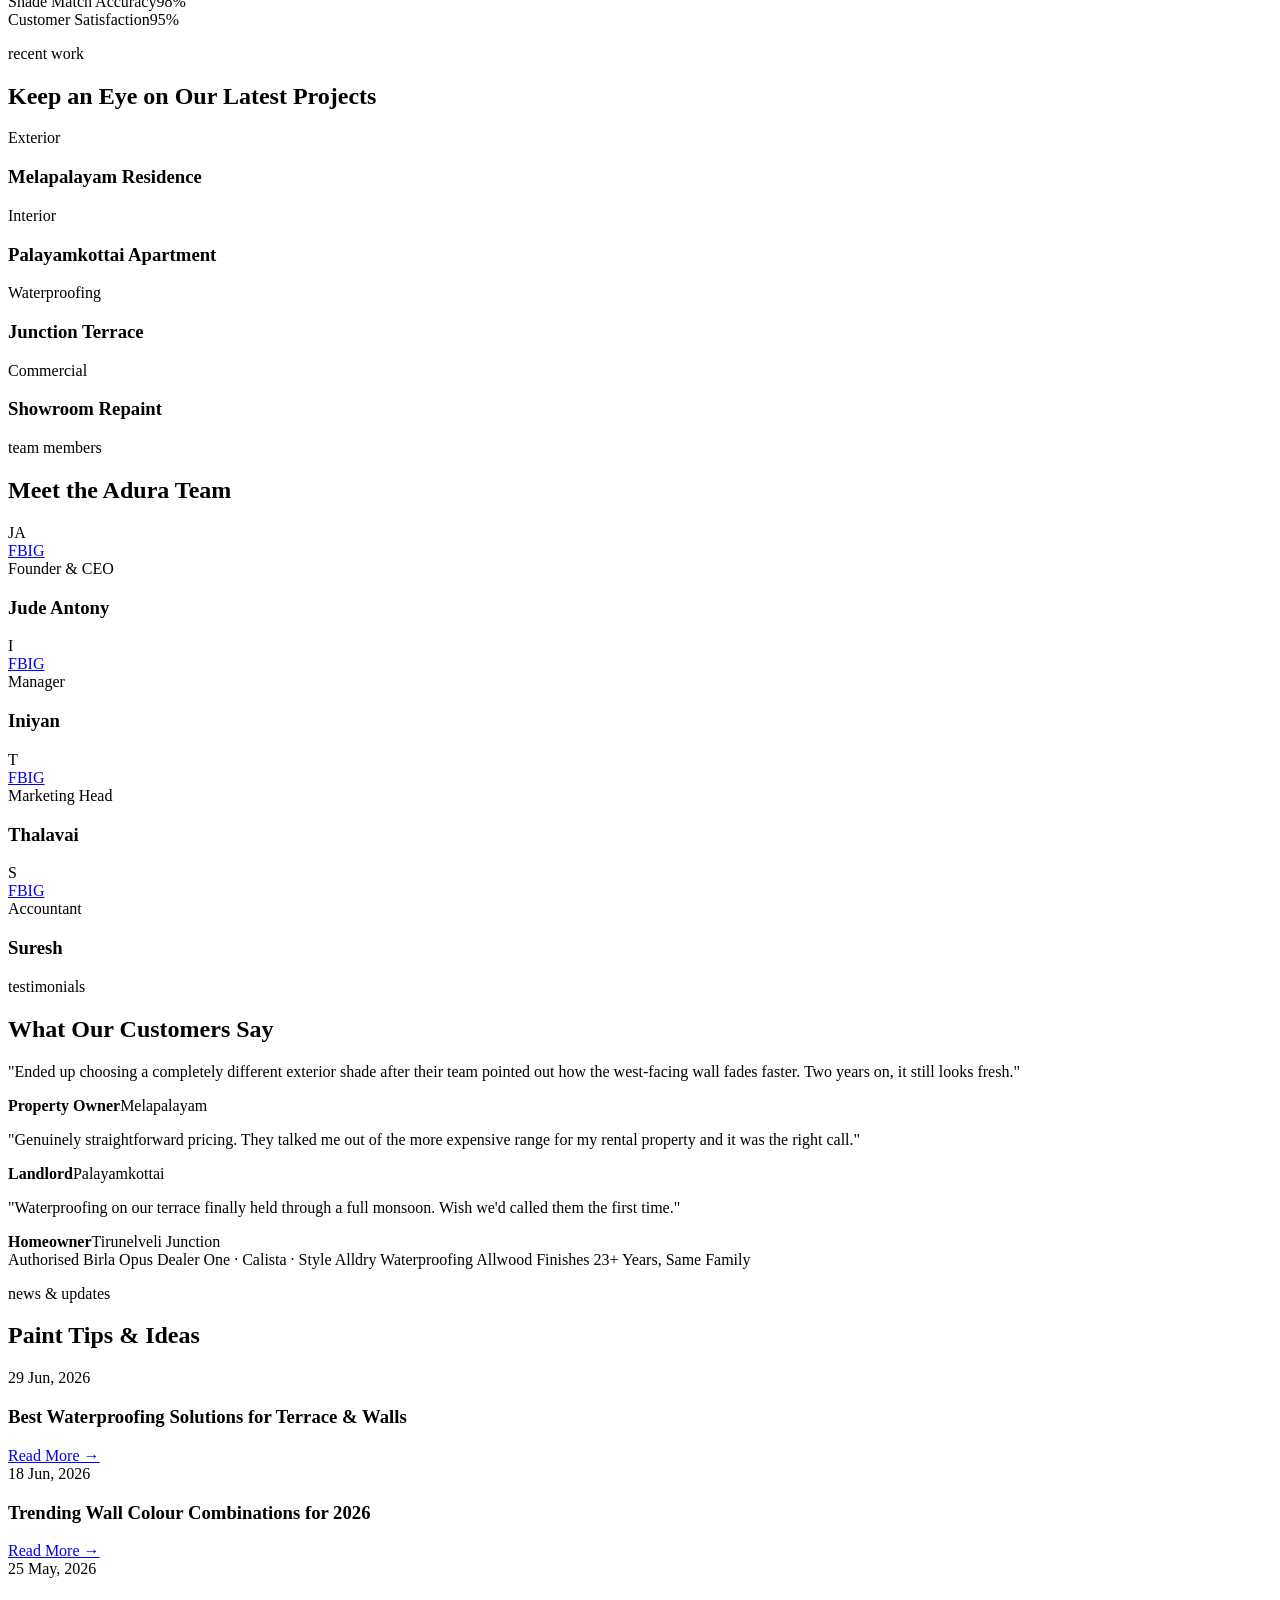
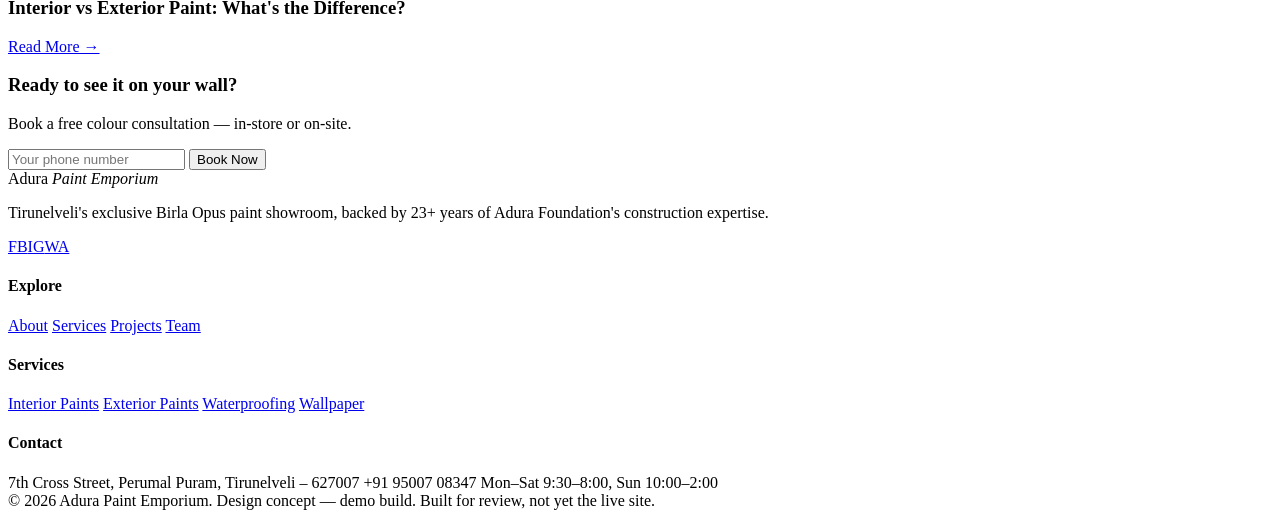
==== commit 0162fe53: "Update index.html" ====
--- a/index.html
+++ b/index.html
@@ -8,252 +8,329 @@
 <link rel="preconnect" href="https://fonts.googleapis.com">
 <link rel="preconnect" href="https://fonts.gstatic.com" crossorigin>
 <link href="https://fonts.googleapis.com/css2?family=Fraunces:ital,opsz,wght@0,9..144,400;0,9..144,500;0,9..144,600;0,9..144,700;1,9..144,500&family=Inter:wght@400;500;600;700;800&family=IBM+Plex+Mono:wght@400;500&display=swap" rel="stylesheet">
-<link rel="stylesheet" href="assets/style.css">
+<link rel="stylesheet" href="assets/style-dark.css">
 </head>
 <body>
+
+<div class="topbar">
+  <div class="wrap">
+    <div class="topbar-items">
+      <a href="tel:+919500708347">📞 +91 95007 08347</a>
+      <a href="mailto:adurapaintemporium@gmail.com">✉ adurapaintemporium@gmail.com</a>
+      <span>📍 Perumal Puram, Tirunelveli</span>
+    </div>
+    <div class="topbar-socials">
+      <a href="#">FB</a><a href="#">IG</a><a href="#">WA</a>
+    </div>
+  </div>
+</div>
+
 <header class="nav" id="nav">
   <div class="wrap nav-inner">
-    <a href="index.html" class="brand">
+    <a href="#top" class="brand">
       <span class="brand-mark" aria-hidden="true"><span class="d1"></span><span class="d2"></span><span class="d3"></span><span class="d4"></span></span>
       <span class="brand-text">Adura <em>Paint Emporium</em></span>
     </a>
     <nav class="nav-links" id="nav-links">
-      <a href="index.html" class="active">Home</a>
-      <a href="about.html">About</a>
-      <a href="products.html">Products</a>
-      <a href="brands.html">Brands</a>
-      <a href="contact.html">Contact</a>
-      <a href="contact.html" class="nav-cta">Get a Quote</a>
+      <a href="#top" class="active">Home</a>
+      <a href="#about">About</a>
+      <a href="#services">Services</a>
+      <a href="#projects">Projects</a>
+      <a href="#team">Team</a>
+      <a href="#contact" class="nav-cta">Book Appointment</a>
     </nav>
     <button class="nav-toggle" id="nav-toggle" aria-label="Toggle menu"><span></span><span></span><span></span></button>
   </div>
 </header>
 
+<!-- HERO -->
 <section class="hero" id="top">
-  <div class="wrap hero-grid">
-    <div class="hero-copy">
-      <p class="eyebrow">Tirunelveli's exclusive Birla&nbsp;Opus showroom</p>
-      <h1>Every wall<br>has a colour<br><span class="ital">waiting</span> on it.</h1>
-      <p class="hero-sub">23 years finding it. 2,300+ shades to choose from, genuine branded paint, and a team that visits your wall before it visits your wallet.</p>
-      <div class="hero-actions">
-        <a href="contact.html" class="btn btn-primary">Book a free colour visit</a>
-        <a href="tel:+919500708347" class="btn btn-ghost">Call +91 95007 08347</a>
-      </div>
-    </div>
-    <div class="hero-swatches">
-      <svg class="hero-art" viewBox="0 0 560 480" xmlns="http://www.w3.org/2000/svg" role="img" aria-label="Illustration of a paint roller applying blue paint to a wall, with paint swatch chips beside it">
-  <defs>
-    <linearGradient id="wallPaint" x1="0" y1="0" x2="1" y2="1">
-      <stop offset="0%" stop-color="#3A7FBE"/>
-      <stop offset="55%" stop-color="#2E6DA8"/>
-      <stop offset="100%" stop-color="#1F4E7A"/>
-    </linearGradient>
-    <linearGradient id="rollerTube" x1="0" y1="0" x2="0" y2="1">
-      <stop offset="0%" stop-color="#FBDE8B"/>
-      <stop offset="45%" stop-color="#F4B93E"/>
-      <stop offset="100%" stop-color="#D89A25"/>
-    </linearGradient>
-    <linearGradient id="handleWood" x1="0" y1="0" x2="1" y2="0">
-      <stop offset="0%" stop-color="#A9773F"/>
-      <stop offset="100%" stop-color="#7A5228"/>
-    </linearGradient>
-    <filter id="heroSoft" x="-50%" y="-50%" width="200%" height="200%">
-      <feDropShadow dx="0" dy="8" stdDeviation="10" flood-color="#1E2A38" flood-opacity="0.18"/>
-    </filter>
-    <filter id="heroSoftSm" x="-50%" y="-50%" width="200%" height="200%">
-      <feDropShadow dx="0" dy="3" stdDeviation="4" flood-color="#1E2A38" flood-opacity="0.22"/>
-    </filter>
-  </defs>
-
-  <rect x="0" y="0" width="560" height="480" rx="20" fill="var(--canvas-alt)"/>
-
-  <g opacity="0.55" stroke="#E4E0D4" stroke-width="1">
-    <line x1="0" y1="120" x2="560" y2="120"/>
-    <line x1="0" y1="220" x2="560" y2="220"/>
-    <line x1="0" y1="320" x2="560" y2="320"/>
-    <line x1="0" y1="420" x2="560" y2="420"/>
-  </g>
-
-  <g class="wall-painted">
-    <path d="M0,0 L390,0
-             C 360,70 420,120 380,170
-             C 340,220 400,260 360,320
-             C 330,370 380,410 340,480
-             L0,480 Z" fill="url(#wallPaint)"/>
-    <g opacity="0.12" stroke="#0C2A44" stroke-width="6" stroke-linecap="round">
-      <path d="M40,40 L340,20" fill="none"/>
-      <path d="M30,140 L360,120" fill="none"/>
-      <path d="M20,260 L350,250" fill="none"/>
-      <path d="M20,380 L330,390" fill="none"/>
-    </g>
-  </g>
-
-  <g fill="#1F4E7A">
-    <path class="ha-drip" d="M382,168 q11,20 0,30 q-11,-10 0,-30 Z"/>
-    <path class="ha-drip d2" d="M358,318 q10,18 0,27 q-10,-9 0,-27 Z"/>
-    <path class="ha-drip d3" d="M340,478 q9,16 0,24 q-9,-8 0,-24 Z" opacity="0.9"/>
-  </g>
-
-  <g class="ha-roller-arm" filter="url(#heroSoft)">
-    <path d="M300,150 C 340,145 400,150 452,160" fill="none" stroke="#5C6672" stroke-width="4" stroke-linecap="round"/>
-    <rect x="446" y="148" width="70" height="24" rx="12" fill="url(#handleWood)"/>
-    <path d="M296,152 L340,158" stroke="#3A3D42" stroke-width="6" stroke-linecap="round"/>
-    <rect x="210" y="126" width="96" height="52" rx="26" fill="url(#rollerTube)" stroke="#C98A1E" stroke-width="1.5"/>
-    <ellipse cx="218" cy="152" rx="9" ry="24" fill="#00000022"/>
-    <ellipse cx="298" cy="152" rx="9" ry="24" fill="#ffffff33"/>
-  </g>
-
-  <g filter="url(#heroSoftSm)">
-    <rect class="ha-float f1" x="392" y="352" width="46" height="70" rx="6" fill="var(--orange)" transform="rotate(-6 415 387)"/>
-    <rect class="ha-float f2" x="432" y="368" width="46" height="70" rx="6" fill="var(--green)" transform="rotate(3 455 403)"/>
-    <rect class="ha-float f3" x="472" y="356" width="46" height="70" rx="6" fill="var(--gold)" transform="rotate(-2 495 391)"/>
-    <rect class="ha-float f4" x="508" y="374" width="40" height="62" rx="6" fill="var(--blue)" transform="rotate(7 528 405)"/>
-  </g>
-</svg>
-    </div>
-  </div>
-</section>
-
-<section class="section" style="padding-top:0; padding-bottom:56px;">
-  <div class="wrap">
-    <div class="splash-row" style="justify-content:center;">
-      <div class="splash-badge">
-        <svg class="splash-shape" viewBox="0 0 200 160" style="fill:var(--green)"><path d="M 155.7,80.0 C 160.0,89.5 172.8,106.2 167.6,115.4 C 162.5,124.6 139.2,134.0 124.8,135.0 C 110.4,136.0 94.9,125.6 81.3,121.4 C 67.8,117.1 51.7,116.4 43.5,109.5 C 35.3,102.7 32.8,90.3 32.0,80.0 C 31.2,69.7 31.4,57.1 38.6,47.9 C 45.7,38.6 61.8,25.1 74.9,24.3 C 87.9,23.5 105.6,37.3 116.7,43.0 C 127.8,48.6 135.2,52.0 141.7,58.2 C 148.2,64.4 151.3,70.5 155.7,80.0 Z"/></svg>
-        <div class="splash-content"><strong class="count" data-target="23" data-suffix="+" data-decimals="0">0+</strong><span>Years in Tirunelveli</span></div>
-      </div>
-      <div class="splash-badge">
-        <svg class="splash-shape" viewBox="0 0 200 160" style="fill:var(--orange)"><path d="M 187.9,80.0 C 189.7,91.4 182.8,111.0 170.8,117.1 C 158.9,123.1 130.8,116.1 116.3,116.0 C 101.7,116.0 97.3,116.9 83.4,116.8 C 69.5,116.7 43.2,121.3 32.7,115.2 C 22.3,109.1 19.9,91.3 20.7,80.0 C 21.6,68.7 28.0,54.7 38.0,47.6 C 48.0,40.4 66.5,40.3 80.7,37.2 C 94.8,34.2 109.7,27.3 122.9,29.2 C 136.1,31.1 149.2,40.1 160.0,48.6 C 170.8,57.1 186.1,68.6 187.9,80.0 Z"/></svg>
-        <div class="splash-content"><strong class="count" data-target="2.3" data-suffix="K+" data-decimals="1">0K+</strong><span>Shades in Stock</span></div>
-      </div>
-      <div class="splash-badge">
-        <svg class="splash-shape" viewBox="0 0 200 160" style="fill:var(--gold)"><path d="M 159.7,80.0 C 161.4,89.3 164.6,103.0 158.0,110.4 C 151.4,117.8 133.5,121.0 120.1,124.4 C 106.6,127.8 90.6,132.8 77.1,130.7 C 63.7,128.6 44.4,120.2 39.4,111.7 C 34.4,103.3 43.8,88.9 47.0,80.0 C 50.3,71.1 54.3,68.0 58.8,58.5 C 63.3,49.0 64.3,26.3 74.3,23.0 C 84.3,19.7 106.4,33.2 118.7,38.5 C 131.0,43.8 141.4,47.9 148.2,54.8 C 155.0,61.7 158.1,70.7 159.7,80.0 Z"/></svg>
-        <div class="splash-content"><strong class="count" data-target="500" data-suffix="+" data-decimals="0">0+</strong><span>Projects Done</span></div>
-      </div>
-      <div class="splash-badge">
-        <svg class="splash-shape" viewBox="0 0 200 160" style="fill:var(--blue)"><path d="M 159.7,80.0 C 159.0,88.0 150.6,95.5 144.0,103.0 C 137.5,110.6 130.6,122.5 120.4,125.1 C 110.1,127.7 93.1,122.5 82.5,118.7 C 72.0,114.9 65.2,108.9 57.1,102.4 C 49.0,96.0 38.4,89.8 33.9,80.0 C 29.4,70.2 23.3,52.8 30.1,43.4 C 36.9,34.1 58.9,27.1 74.7,24.0 C 90.5,20.9 112.7,19.8 124.8,24.9 C 137.0,30.1 142.0,45.8 147.8,55.0 C 153.6,64.2 160.3,72.0 159.7,80.0 Z"/></svg>
-        <div class="splash-content"><strong class="count" data-target="100" data-suffix="%" data-decimals="0">0%</strong><span>Guarantee Rate</span></div>
-      </div>
-    </div>
-  </div>
-</section>
-
-<section class="trust-strip">
-  <div class="wrap trust-inner">
-    <span>Authorised Birla Opus Dealer</span><span class="dot-sep">•</span>
-    <span>23+ Years, Same Family</span><span class="dot-sep">•</span>
-    <span>Free On-Site Colour Consultation</span><span class="dot-sep">•</span>
-    <span>Perumal Puram, Tirunelveli</span>
-  </div>
-</section>
-
-<section class="section about" id="about">
+  <div class="glow g1"></div>
+  <div class="glow g2"></div>
+  <div class="wrap hero-inner">
+    <p class="eyebrow center">welcome to adura paint emporium</p>
+    <h1>Quality Paints &amp; Wall<br>Finishes <em>for Every Home</em></h1>
+    <p>Tirunelveli's exclusive Birla Opus showroom — 23+ years of expertise, 2,300+ shades, and genuine branded paint for homes and businesses.</p>
+    <div class="hero-actions">
+      <a href="#contact" class="btn btn-primary">Book a Free Colour Visit</a>
+      <a href="tel:+919500708347" class="btn btn-ghost">Call +91 95007 08347</a>
+    </div>
+  </div>
+</section>
+
+<!-- ABOUT -->
+<section class="section" id="about">
   <div class="wrap about-grid">
     <div class="about-media">
+      <div class="glow"></div>
       <div class="about-photo"></div>
-      <div class="about-tag"><span class="tag-num">1997</span><span>Adura began as a construction company, long before it mixed its first litre of paint.</span></div>
+      <div class="about-badge"><strong>23+</strong><span>Years Experience</span></div>
     </div>
     <div class="about-copy">
-      <p class="eyebrow">Who we are</p>
-      <h2>We built the walls before we ever painted them.</h2>
-      <p>Adura Paint Emporium grew out of Adura Foundation — the same family that has been raising homes, apartments, and layouts across Tirunelveli for over two decades. We know how South Tamil Nadu heat, humidity, and monsoon spray actually treat a wall, because we've built hundreds of them.</p>
+      <p class="eyebrow">about company</p>
+      <h2>We're Providing Quality Paint &amp; Wall Solutions</h2>
+      <p>Adura Paint Emporium grew out of Adura Foundation — the same family that has been raising homes, apartments, and layouts across Tirunelveli for over two decades. We know how South Tamil Nadu heat, humidity, and monsoon spray actually treat a wall.</p>
       <ul class="about-points">
-        <li><strong>Genuine, branded stock</strong> — every tin sourced through authorised Birla Opus channels.</li>
-        <li><strong>Local-climate advice</strong> — recommendations built for Tirunelveli's weather.</li>
-        <li><strong>Transparent pricing</strong> — no hidden costs, explained before you commit.</li>
+        <li>Genuine, branded stock through authorised Birla Opus channels</li>
+        <li>Local-climate advice built for Tirunelveli's weather</li>
+        <li>Transparent pricing, explained before you commit</li>
       </ul>
-      <a href="about.html" class="link-arrow">Read our full story →</a>
-    </div>
-  </div>
-</section>
-
-<section class="section services alt" id="services">
-  <div class="wrap">
-    <p class="eyebrow center">What we stock</p>
-    <h2 class="center">From primer to final coat</h2>
-    <div class="service-grid">
-      <div class="service-card"><div class="service-swatch" style="background:var(--gold)"></div><h3>Interior Paints</h3><p>Smooth, low-odour finishes across 2,300+ shades.</p><a href="products.html" class="link-arrow">View range →</a></div>
-      <div class="service-card"><div class="service-swatch" style="background:var(--blue)"></div><h3>Exterior Paints</h3><p>UV and rain-resistant coatings for Tirunelveli's climate.</p><a href="products.html" class="link-arrow">View range →</a></div>
-      <div class="service-card"><div class="service-swatch" style="background:var(--orange)"></div><h3>Enamel &amp; Wood</h3><p>Glossy, durable protection for doors, grills and furniture.</p><a href="products.html" class="link-arrow">View range →</a></div>
-      <div class="service-card"><div class="service-swatch" style="background:var(--green)"></div><h3>Waterproofing</h3><p>Terrace and wall solutions against seepage and leakage.</p><a href="products.html" class="link-arrow">View range →</a></div>
-      <div class="service-card"><div class="service-swatch" style="background:#8A6D3B"></div><h3>Wallpaper</h3><p>Textured and printed wallpaper for feature walls.</p><a href="products.html" class="link-arrow">View range →</a></div>
-      <div class="service-card"><div class="service-swatch" style="background:#9C9C94"></div><h3>Cement</h3><p>Trusted construction-grade cement, under the same roof.</p><a href="products.html" class="link-arrow">View range →</a></div>
-    </div>
-  </div>
-</section>
-
-<section class="section brands" id="brands">
-  <div class="wrap">
-    <p class="eyebrow center">Birla Opus ranges we carry</p>
-    <h2 class="center">Three tiers, one standard of quality</h2>
-    <div class="brand-row">
-      <div class="brand-card"><span class="brand-tier">Luxury</span><h3>One</h3><p>Scuff-proof, stain-resistant, crack-protected — for refined interiors.</p></div>
-      <div class="brand-card featured"><span class="brand-tier">Premium</span><h3>Calista</h3><p>Long-lasting stain resistance with excellent washability.</p></div>
-      <div class="brand-card"><span class="brand-tier">Value</span><h3>Style</h3><p>Reliable coverage and finish, priced for everyday budgets.</p></div>
-    </div>
-    <p class="center" style="margin-top:32px;"><a href="brands.html" class="link-arrow">See all brand ranges →</a></p>
-  </div>
-</section>
-
-<section class="section process dark" id="process">
-  <div class="wrap">
-    <p class="eyebrow center light">How a project runs</p>
-    <h2 class="center light">Consultation to final coat</h2>
-    <div class="process-row">
-      <div class="process-step"><span class="p-index">Consultation</span><p>You tell us the space, the problem, or just the mood you want.</p></div>
-      <div class="process-step"><span class="p-index">Inspection</span><p>Our team visits with diagnostic tools to read the wall's real condition.</p></div>
-      <div class="process-step"><span class="p-index">Wall Health Report</span><p>A clear, written recommendation — no guesswork, no upselling.</p></div>
-      <div class="process-step"><span class="p-index">Finish</span><p>Application guidance and support through to the final, lasting coat.</p></div>
-    </div>
-  </div>
-</section>
-
-<section class="section reviews" id="reviews">
-  <div class="wrap">
-    <p class="eyebrow center">From customers in Tirunelveli</p>
-    <h2 class="center">What people say after the paint dries</h2>
-    <div class="review-grid">
-      <div class="review-card"><p>"Ended up choosing a completely different exterior shade after their team pointed out how the west-facing wall fades faster. Two years on, the colour still looks fresh."</p><span class="review-name">— Property owner, Melapalayam</span></div>
-      <div class="review-card"><p>"Genuinely straightforward pricing. They talked me out of the more expensive range for my rental property and it was the right call."</p><span class="review-name">— Landlord, Palayamkottai</span></div>
-      <div class="review-card"><p>"Waterproofing on our terrace finally held through a full monsoon. Wish we'd called them the first time."</p><span class="review-name">— Homeowner, Tirunelveli Junction</span></div>
-    </div>
-    <p class="review-note">Sample reviews shown for design reference — swap in real customer quotes before publishing.</p>
-  </div>
-</section>
-
-<section class="cta-band">
-  <div class="wrap">
-    <h2>Ready to see it on your wall, not just a chart?</h2>
-    <div class="cta-actions">
-      <a href="contact.html" class="btn btn-primary">Book a free colour visit</a>
-      <a href="tel:+919500708347" class="btn btn-ghost on-dark">Call +91 95007 08347</a>
-    </div>
-  </div>
-</section>
+      <div class="about-foot">
+        <a href="#services" class="btn btn-primary">Read More About</a>
+        <div class="about-call">
+          <div class="ic">📞</div>
+          <div><span>Call anytime</span><strong>+91 95007 08347</strong></div>
+        </div>
+      </div>
+    </div>
+  </div>
+</section>
+
+<!-- FEATURES -->
+<section class="section panel">
+  <div class="wrap">
+    <div class="feature-row">
+      <div class="feature-card">
+        <div class="feature-ic" style="background:var(--green)">✓</div>
+        <h3>Genuine Products</h3>
+        <p>Every tin sourced through authorised Birla Opus channels — no substitutes.</p>
+      </div>
+      <div class="feature-card">
+        <div class="feature-ic" style="background:var(--orange)">◐</div>
+        <h3>Free Consultation</h3>
+        <p>On-site colour and surface guidance before you spend a rupee.</p>
+      </div>
+      <div class="feature-card">
+        <div class="feature-ic" style="background:var(--gold)">★</div>
+        <h3>Skilled Team</h3>
+        <p>23+ years of construction and paint expertise, same family throughout.</p>
+      </div>
+      <div class="feature-card">
+        <div class="feature-ic" style="background:var(--blue)">₹</div>
+        <h3>Honest Pricing</h3>
+        <p>Transparent costs explained upfront — no surprises at the counter.</p>
+      </div>
+    </div>
+  </div>
+</section>
+
+<!-- SERVICES -->
+<section class="section" id="services">
+  <div class="wrap">
+    <p class="eyebrow center">our services</p>
+    <h2 class="center">Paint Solutions We're Offering</h2>
+    <div class="service-row">
+      <div class="service-tile">
+        <div class="service-tile-bg" style="background:linear-gradient(150deg,var(--gold),var(--bg))"></div>
+        <div class="service-tile-overlay"></div>
+        <div class="service-tile-content">
+          <h3>Interior Paints</h3>
+          <p>2,300+ shades, smooth low-odour finishes for every room.</p>
+          <a href="#contact">Read More →</a>
+        </div>
+      </div>
+      <div class="service-tile">
+        <div class="service-tile-bg" style="background:linear-gradient(150deg,var(--blue),var(--bg))"></div>
+        <div class="service-tile-overlay"></div>
+        <div class="service-tile-content">
+          <h3>Exterior Paints</h3>
+          <p>UV and rain-resistant coatings for Tirunelveli's climate.</p>
+          <a href="#contact">Read More →</a>
+        </div>
+      </div>
+      <div class="service-tile">
+        <div class="service-tile-bg" style="background:linear-gradient(150deg,var(--green),var(--bg))"></div>
+        <div class="service-tile-overlay"></div>
+        <div class="service-tile-content">
+          <h3>Waterproofing</h3>
+          <p>Terrace and wall solutions against seepage and leakage.</p>
+          <a href="#contact">Read More →</a>
+        </div>
+      </div>
+    </div>
+  </div>
+</section>
+
+<!-- QUALITY / SKILLS -->
+<section class="section panel">
+  <div class="wrap quality-grid">
+    <div class="quality-media">
+      <div class="glow"></div>
+      <div style="position:absolute; inset:0; background:linear-gradient(150deg,var(--bg-panel2),var(--bg))"></div>
+      <div class="play-btn">▶</div>
+    </div>
+    <div>
+      <p class="eyebrow">why choose us</p>
+      <h2>Quality Work That Meets Your Expectations</h2>
+      <p style="color:var(--text-soft); margin:16px 0 30px;">From shade-matching to final coat, every project gets the same standard — the one we'd want on our own walls.</p>
+      <div class="skill-row">
+        <div class="skill">
+          <div class="skill-label"><span>Shade Match Accuracy</span><span class="pct">98%</span></div>
+          <div class="skill-bar"><div class="skill-fill blue" data-pct="98"></div></div>
+        </div>
+        <div class="skill">
+          <div class="skill-label"><span>Customer Satisfaction</span><span class="pct">95%</span></div>
+          <div class="skill-bar"><div class="skill-fill orange" data-pct="95"></div></div>
+        </div>
+      </div>
+    </div>
+  </div>
+</section>
+
+<!-- PROJECTS -->
+<section class="section" id="projects">
+  <div class="wrap">
+    <p class="eyebrow center">recent work</p>
+    <h2 class="center">Keep an Eye on Our Latest Projects</h2>
+    <div class="project-grid">
+      <div class="project-card">
+        <div class="project-bg" style="background:linear-gradient(140deg,var(--blue),var(--bg))"></div>
+        <div class="project-overlay"></div>
+        <div class="project-content"><span class="project-tag">Exterior</span><h3>Melapalayam Residence</h3></div>
+      </div>
+      <div class="project-card">
+        <div class="project-bg" style="background:linear-gradient(140deg,var(--gold),var(--bg))"></div>
+        <div class="project-overlay"></div>
+        <div class="project-content"><span class="project-tag">Interior</span><h3>Palayamkottai Apartment</h3></div>
+      </div>
+      <div class="project-card">
+        <div class="project-bg" style="background:linear-gradient(140deg,var(--green),var(--bg))"></div>
+        <div class="project-overlay"></div>
+        <div class="project-content"><span class="project-tag">Waterproofing</span><h3>Junction Terrace</h3></div>
+      </div>
+      <div class="project-card">
+        <div class="project-bg" style="background:linear-gradient(140deg,var(--orange),var(--bg))"></div>
+        <div class="project-overlay"></div>
+        <div class="project-content"><span class="project-tag">Commercial</span><h3>Showroom Repaint</h3></div>
+      </div>
+    </div>
+  </div>
+</section>
+
+<!-- TEAM -->
+<section class="section panel" id="team">
+  <div class="wrap">
+    <p class="eyebrow center">team members</p>
+    <h2 class="center">Meet the Adura Team</h2>
+    <div class="team-row">
+      <div class="team-card"><div class="team-photo">JA<div class="team-social"><a href="#">FB</a><a href="#">IG</a></div></div><span>Founder &amp; CEO</span><h3>Jude Antony</h3></div>
+      <div class="team-card"><div class="team-photo">I<div class="team-social"><a href="#">FB</a><a href="#">IG</a></div></div><span>Manager</span><h3>Iniyan</h3></div>
+      <div class="team-card"><div class="team-photo">T<div class="team-social"><a href="#">FB</a><a href="#">IG</a></div></div><span>Marketing Head</span><h3>Thalavai</h3></div>
+      <div class="team-card"><div class="team-photo">S<div class="team-social"><a href="#">FB</a><a href="#">IG</a></div></div><span>Accountant</span><h3>Suresh</h3></div>
+    </div>
+  </div>
+</section>
+
+<!-- TESTIMONIALS -->
+<section class="section">
+  <div class="wrap">
+    <p class="eyebrow center">testimonials</p>
+    <h2 class="center">What Our Customers Say</h2>
+    <div class="testi-row">
+      <div class="testi-card">
+        <p>"Ended up choosing a completely different exterior shade after their team pointed out how the west-facing wall fades faster. Two years on, it still looks fresh."</p>
+        <div class="testi-who"><div class="testi-avatar"></div><div><strong>Property Owner</strong><span>Melapalayam</span></div></div>
+      </div>
+      <div class="testi-card">
+        <p>"Genuinely straightforward pricing. They talked me out of the more expensive range for my rental property and it was the right call."</p>
+        <div class="testi-who"><div class="testi-avatar"></div><div><strong>Landlord</strong><span>Palayamkottai</span></div></div>
+      </div>
+      <div class="testi-card">
+        <p>"Waterproofing on our terrace finally held through a full monsoon. Wish we'd called them the first time."</p>
+        <div class="testi-who"><div class="testi-avatar"></div><div><strong>Homeowner</strong><span>Tirunelveli Junction</span></div></div>
+      </div>
+    </div>
+  </div>
+</section>
+
+<!-- BRAND STRIP -->
+<div class="wrap">
+  <div class="brand-strip">
+    <div class="brand-strip-inner">
+      <span class="brand-chip">Authorised Birla Opus Dealer</span>
+      <span class="brand-chip">One · Calista · Style</span>
+      <span class="brand-chip">Alldry Waterproofing</span>
+      <span class="brand-chip">Allwood Finishes</span>
+      <span class="brand-chip">23+ Years, Same Family</span>
+    </div>
+  </div>
+</div>
+
+<!-- BLOG -->
+<section class="section">
+  <div class="wrap">
+    <p class="eyebrow center">news &amp; updates</p>
+    <h2 class="center">Paint Tips &amp; Ideas</h2>
+    <div class="blog-row">
+      <div class="blog-card">
+        <div class="blog-media"></div>
+        <div class="blog-body">
+          <div class="blog-meta">29 Jun, 2026</div>
+          <h3>Best Waterproofing Solutions for Terrace &amp; Walls</h3>
+          <a href="#" class="link-arrow">Read More →</a>
+        </div>
+      </div>
+      <div class="blog-card">
+        <div class="blog-media"></div>
+        <div class="blog-body">
+          <div class="blog-meta">18 Jun, 2026</div>
+          <h3>Trending Wall Colour Combinations for 2026</h3>
+          <a href="#" class="link-arrow">Read More →</a>
+        </div>
+      </div>
+      <div class="blog-card">
+        <div class="blog-media"></div>
+        <div class="blog-body">
+          <div class="blog-meta">25 May, 2026</div>
+          <h3>Interior vs Exterior Paint: What's the Difference?</h3>
+          <a href="#" class="link-arrow">Read More →</a>
+        </div>
+      </div>
+    </div>
+  </div>
+</section>
+
+<!-- NEWSLETTER -->
+<section class="wrap" id="contact">
+  <div class="newsletter">
+    <div>
+      <h3>Ready to see it on your wall?</h3>
+      <p>Book a free colour consultation — in-store or on-site.</p>
+    </div>
+    <div class="newsletter-form">
+      <input type="tel" placeholder="Your phone number">
+      <button class="btn btn-primary">Book Now</button>
+    </div>
+  </div>
+</section>
+
+<!-- FOOTER -->
 <footer class="footer">
   <div class="wrap footer-inner">
     <div>
-      <span class="brand-text light">Adura <em>Paint Emporium</em></span>
+      <span class="brand-text">Adura <em>Paint Emporium</em></span>
       <p>Tirunelveli's exclusive Birla Opus paint showroom, backed by 23+ years of Adura Foundation's construction expertise.</p>
-      <div class="contact-socials" style="margin-top:18px;">
-        <a href="#" aria-label="Facebook">FB</a>
-        <a href="#" aria-label="Instagram">IG</a>
-        <a href="#" aria-label="WhatsApp">WA</a>
-      </div>
-    </div>
-    <div class="footer-cols">
-      <div>
-        <h4>Explore</h4>
-        <a href="about.html">About</a>
-        <a href="products.html">Products</a>
-        <a href="brands.html">Brands</a>
-        <a href="contact.html">Contact</a>
-      </div>
-      <div>
-        <h4>Store</h4>
-        <span>7th Cross Street, Perumal Puram, Tirunelveli – 627007</span>
-        <span>+91 95007 08347</span>
-        <span>Mon–Sat 9:30–8:00, Sun 10:00–2:00</span>
-      </div>
+      <div class="footer-socials"><a href="#">FB</a><a href="#">IG</a><a href="#">WA</a></div>
+    </div>
+    <div class="footer-col">
+      <h4>Explore</h4>
+      <a href="#about">About</a>
+      <a href="#services">Services</a>
+      <a href="#projects">Projects</a>
+      <a href="#team">Team</a>
+    </div>
+    <div class="footer-col">
+      <h4>Services</h4>
+      <a href="#">Interior Paints</a>
+      <a href="#">Exterior Paints</a>
+      <a href="#">Waterproofing</a>
+      <a href="#">Wallpaper</a>
+    </div>
+    <div class="footer-col">
+      <h4>Contact</h4>
+      <span>7th Cross Street, Perumal Puram, Tirunelveli – 627007</span>
+      <span>+91 95007 08347</span>
+      <span>Mon–Sat 9:30–8:00, Sun 10:00–2:00</span>
     </div>
   </div>
   <div class="wrap footer-bottom">
@@ -261,6 +338,7 @@
     <span>Built for review, not yet the live site.</span>
   </div>
 </footer>
-<script src="assets/script.js"></script>
+
+<script src="assets/script-dark.js"></script>
 </body>
 </html>
